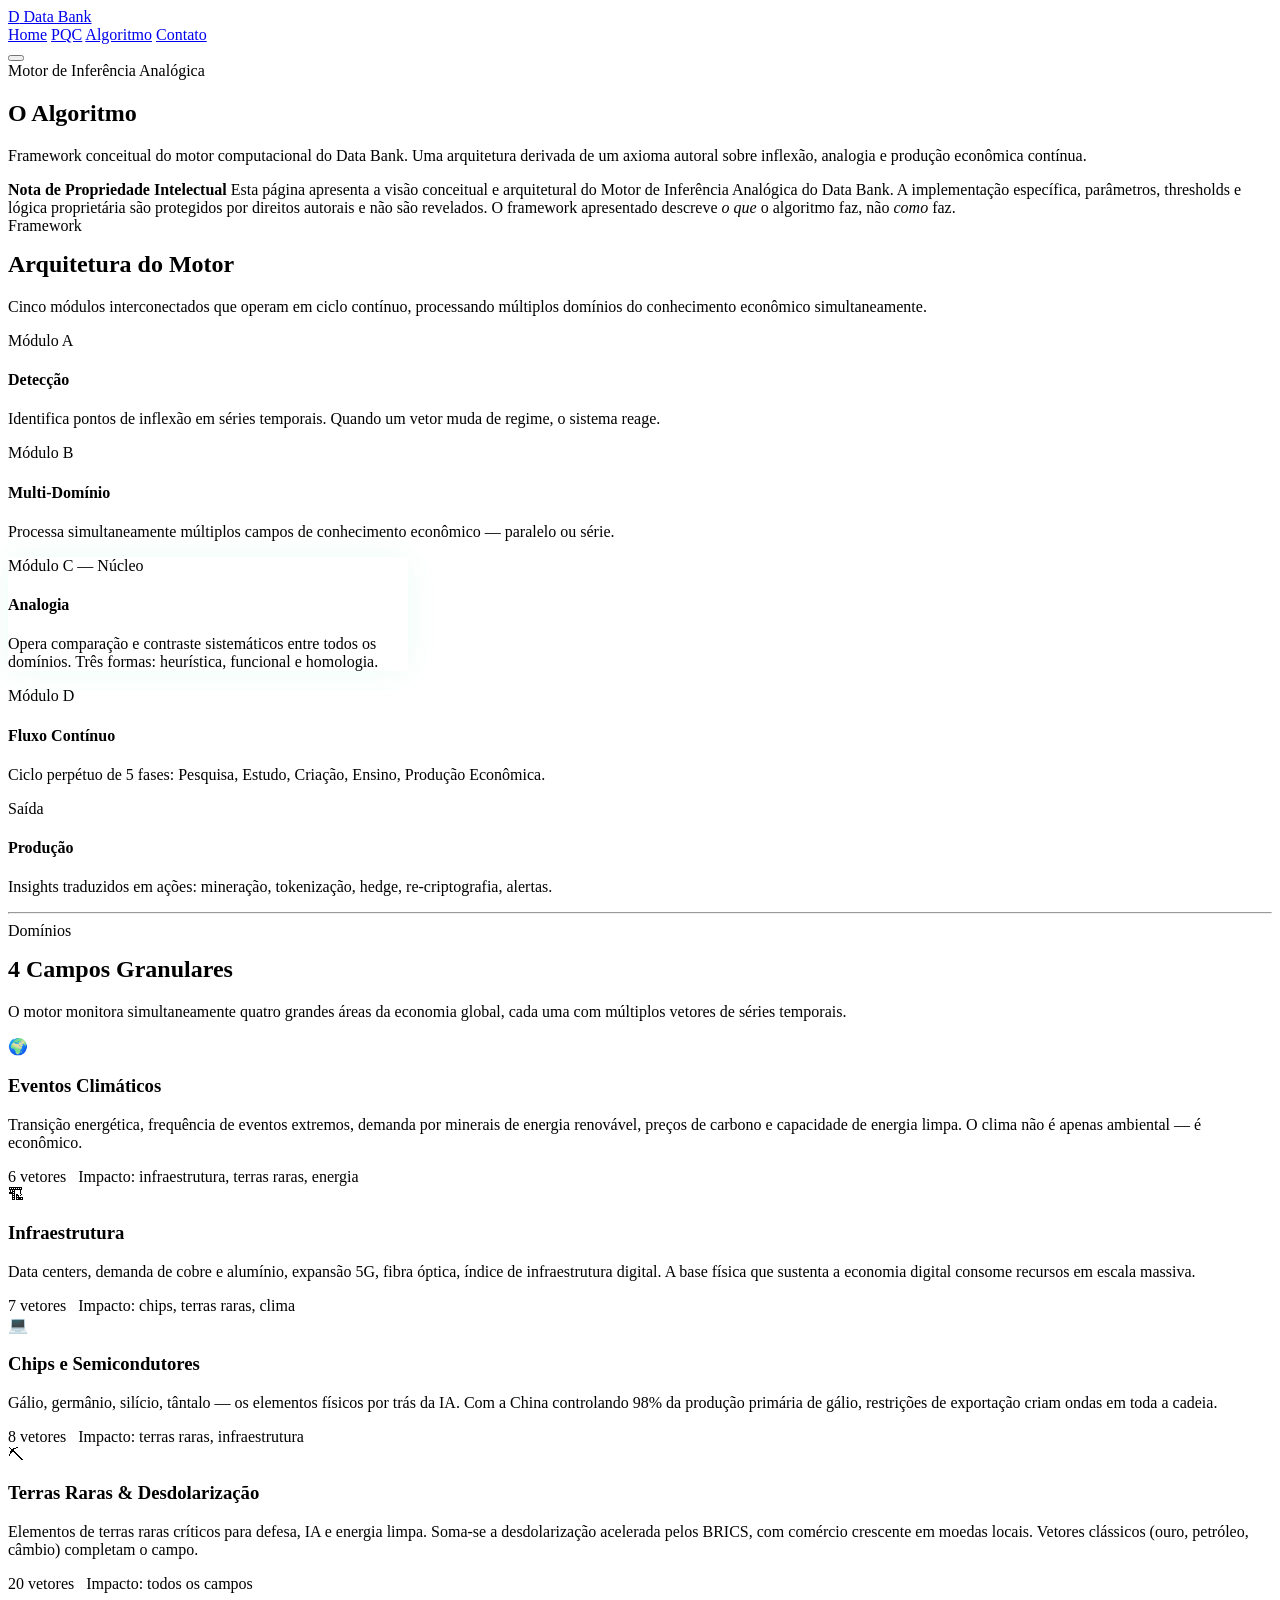
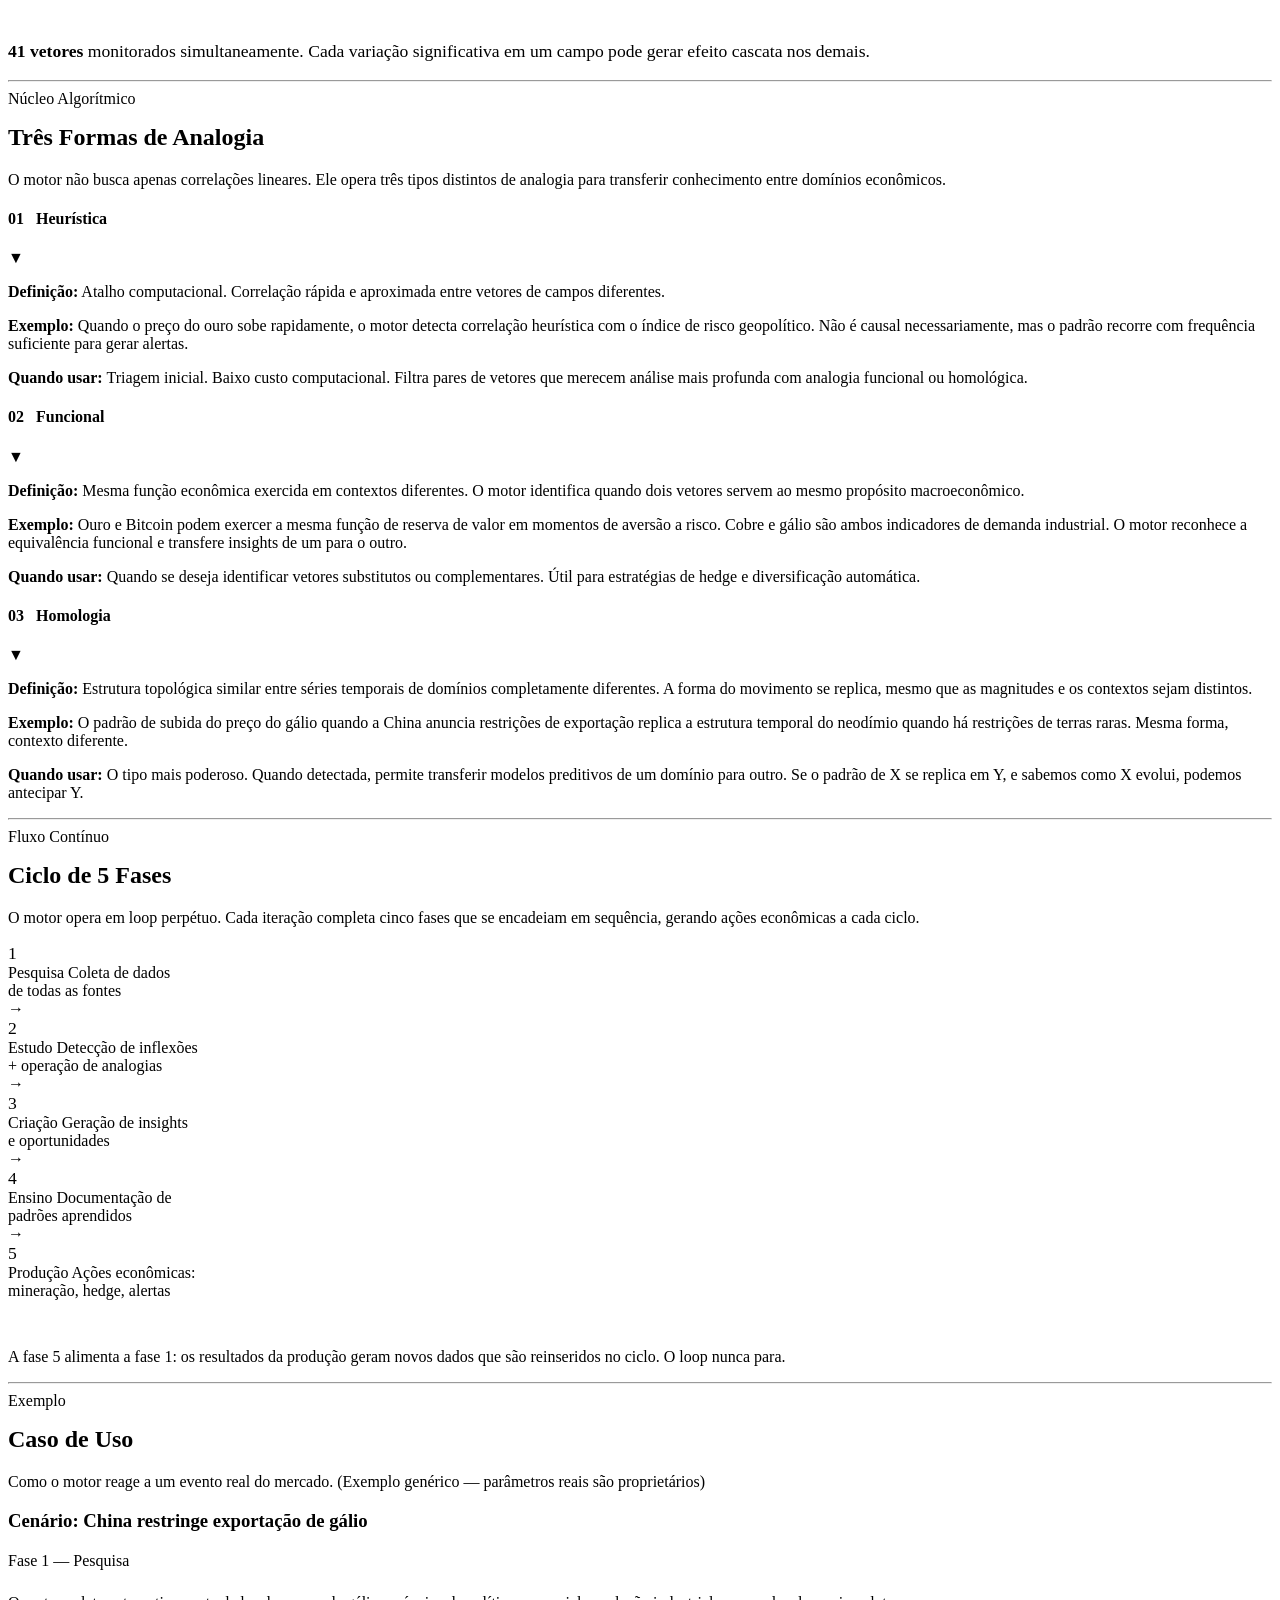
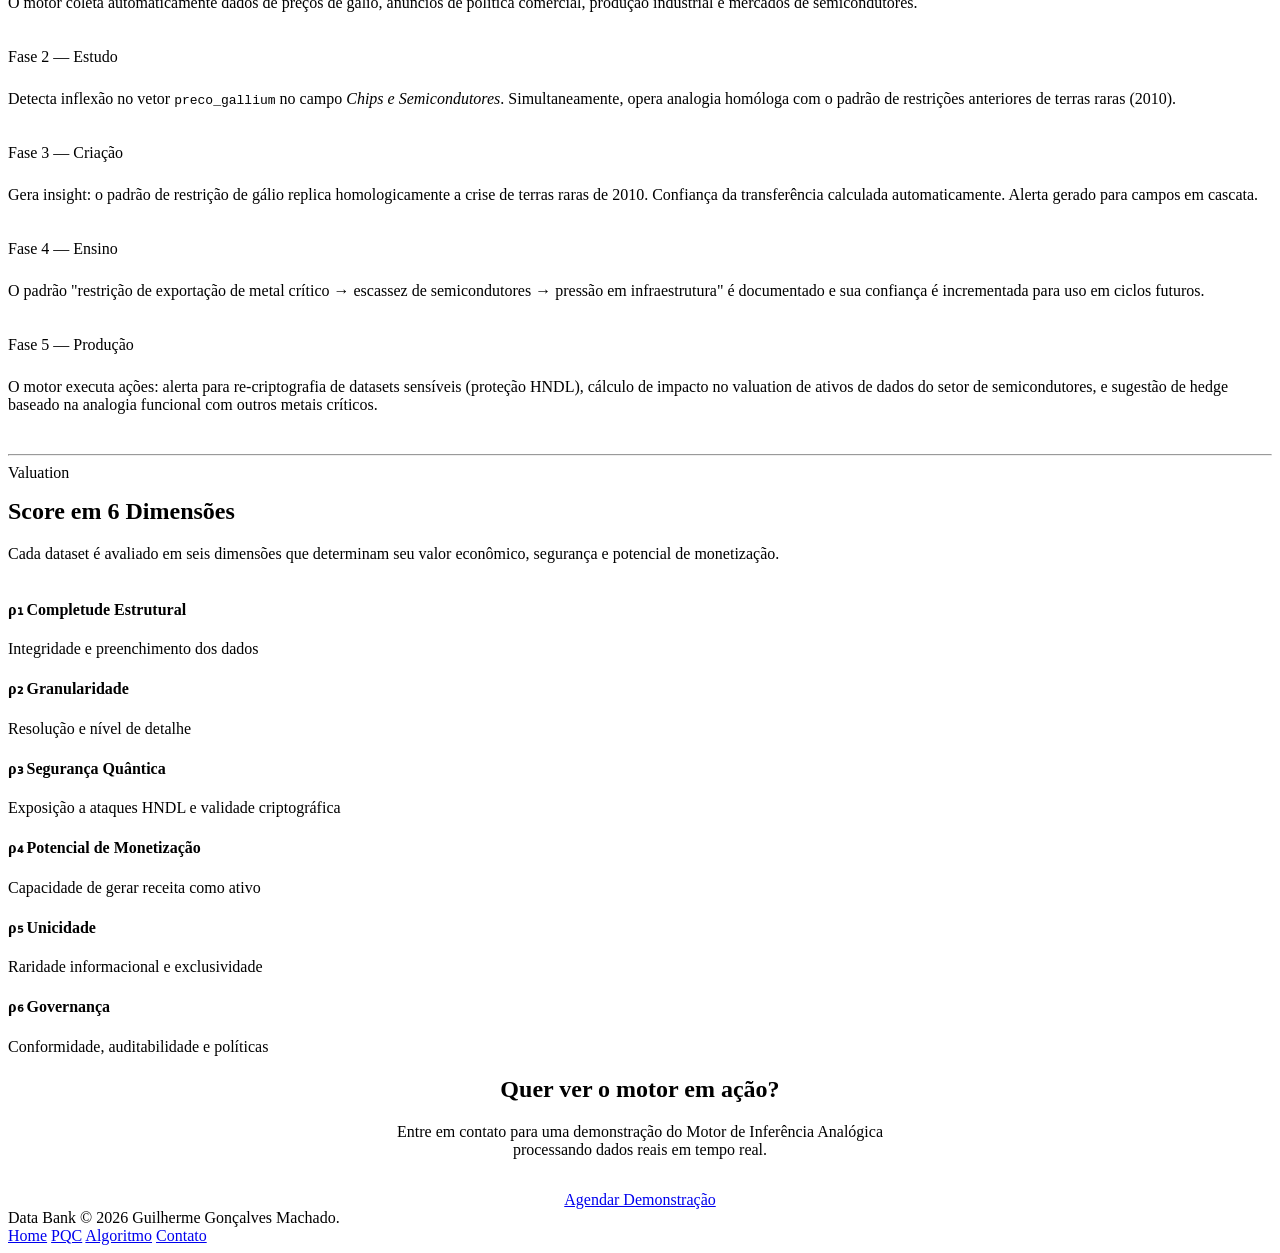
==== docs/algorithm.html @ a406e33a "Add algorithm.html for inference engine framework" ====
<!DOCTYPE html>
<html lang="pt-BR">
<head>
  <meta charset="UTF-8">
  <meta name="viewport" content="width=device-width, initial-scale=1.0">
  <title>Algoritmo — Motor de Inferência Analógica | Data Bank</title>
  <meta name="description" content="Framework conceitual do Motor de Inferência Analógica do Data Bank. 4 campos granulares, 3 tipos de analogia, ciclo contínuo de 5 fases.">
  <link rel="icon" href="data:image/svg+xml,<svg xmlns='http://www.w3.org/2000/svg' viewBox='0 0 100 100'><rect width='100' height='100' rx='16' fill='%230a0a0f'/><text x='50' y='62' text-anchor='middle' font-size='48' font-family='sans-serif' font-weight='800' fill='%2300d4aa'>D</text></svg>">
  <link rel="stylesheet" href="css/style.css">
</head>
<body>

  <!-- ═══ NAVBAR ═══ -->
  <nav class="navbar">
    <div class="container">
      <a href="index.html" class="nav-logo">
        <span class="logo-icon">D</span>
        Data Bank
      </a>
      <div class="nav-links">
        <a href="index.html">Home</a>
        <a href="pqc.html">PQC</a>
        <a href="algorithm.html" class="active">Algoritmo</a>
        <a href="contact.html" class="nav-cta">Contato</a>
      </div>
      <button class="nav-toggle" aria-label="Menu">
        <span></span><span></span><span></span>
      </button>
    </div>
  </nav>

  <!-- ═══ HERO ═══ -->
  <section class="hero-inner">
    <div class="container">
      <div class="hero-content">
        <div class="hero-label">
          <span class="pulse"></span>
          Motor de Inferência Analógica
        </div>
        <h1>O <span class="text-gradient">Algoritmo</span></h1>
        <p>
          Framework conceitual do motor computacional do Data Bank.
          Uma arquitetura derivada de um axioma autoral sobre inflexão,
          analogia e produção econômica contínua.
        </p>
      </div>
    </div>
  </section>

  <!-- ═══ LEGAL NOTICE ═══ -->
  <section class="section-sm">
    <div class="container-narrow">
      <div class="legal-notice reveal">
        <strong>Nota de Propriedade Intelectual</strong>
        Esta página apresenta a visão conceitual e arquitetural do
        Motor de Inferência Analógica do Data Bank. A implementação
        específica, parâmetros, thresholds e lógica proprietária são
        protegidos por direitos autorais e não são revelados.
        O framework apresentado descreve <em>o que</em> o algoritmo faz,
        não <em>como</em> faz.
      </div>
    </div>
  </section>

  <!-- ═══ FRAMEWORK OVERVIEW ═══ -->
  <section class="section">
    <div class="container">
      <div class="section-header reveal">
        <span class="badge badge-accent">Framework</span>
        <h2 style="margin-top:16px">Arquitetura do Motor</h2>
        <p>
          Cinco módulos interconectados que operam em ciclo contínuo,
          processando múltiplos domínios do conhecimento econômico
          simultaneamente.
        </p>
      </div>

      <div class="diagram reveal">
        <!-- Row 1 -->
        <div class="diagram-node">
          <div class="node-label">Módulo A</div>
          <h4>Detecção</h4>
          <p>Identifica pontos de inflexão em séries temporais. Quando um vetor muda de regime, o sistema reage.</p>
        </div>
        <div class="diagram-node">
          <div class="node-label">Módulo B</div>
          <h4>Multi-Domínio</h4>
          <p>Processa simultaneamente múltiplos campos de conhecimento econômico — paralelo ou série.</p>
        </div>

        <!-- Center -->
        <div class="diagram-center">
          <div class="diagram-node" style="max-width:400px; border-color: var(--accent); box-shadow: 0 0 30px rgba(0,212,170,0.08);">
            <div class="node-label" style="color:var(--gold)">Módulo C — Núcleo</div>
            <h4>Analogia</h4>
            <p>
              Opera comparação e contraste sistemáticos entre todos os
              domínios. Três formas: heurística, funcional e homologia.
            </p>
          </div>
        </div>

        <!-- Row 2 -->
        <div class="diagram-node">
          <div class="node-label">Módulo D</div>
          <h4>Fluxo Contínuo</h4>
          <p>Ciclo perpétuo de 5 fases: Pesquisa, Estudo, Criação, Ensino, Produção Econômica.</p>
        </div>
        <div class="diagram-node">
          <div class="node-label">Saída</div>
          <h4>Produção</h4>
          <p>Insights traduzidos em ações: mineração, tokenização, hedge, re-criptografia, alertas.</p>
        </div>
      </div>
    </div>
  </section>

  <hr class="divider">

  <!-- ═══ 4 CAMPOS GRANULARES ═══ -->
  <section class="section">
    <div class="container">
      <div class="section-header reveal">
        <span class="badge badge-gold">Domínios</span>
        <h2 style="margin-top:16px">4 Campos Granulares</h2>
        <p>
          O motor monitora simultaneamente quatro grandes áreas
          da economia global, cada uma com múltiplos vetores
          de séries temporais.
        </p>
      </div>

      <div class="grid-2 stagger">
        <div class="card">
          <div class="card-icon">&#x1F30D;</div>
          <h3>Eventos Climáticos</h3>
          <p>
            Transição energética, frequência de eventos extremos,
            demanda por minerais de energia renovável, preços de carbono
            e capacidade de energia limpa. O clima não é apenas
            ambiental — é econômico.
          </p>
          <div style="margin-top:16px">
            <span class="badge badge-accent">6 vetores</span>
            <span class="badge badge-gold" style="margin-left:8px">Impacto: infraestrutura, terras raras, energia</span>
          </div>
        </div>
        <div class="card">
          <div class="card-icon">&#x1F3D7;</div>
          <h3>Infraestrutura</h3>
          <p>
            Data centers, demanda de cobre e alumínio, expansão 5G,
            fibra óptica, índice de infraestrutura digital. A base
            física que sustenta a economia digital consome recursos
            em escala massiva.
          </p>
          <div style="margin-top:16px">
            <span class="badge badge-accent">7 vetores</span>
            <span class="badge badge-gold" style="margin-left:8px">Impacto: chips, terras raras, clima</span>
          </div>
        </div>
        <div class="card">
          <div class="card-icon">&#x1F4BB;</div>
          <h3>Chips e Semicondutores</h3>
          <p>
            Gálio, germânio, silício, tântalo — os elementos físicos
            por trás da IA. Com a China controlando 98% da produção
            primária de gálio, restrições de exportação criam
            ondas em toda a cadeia.
          </p>
          <div style="margin-top:16px">
            <span class="badge badge-accent">8 vetores</span>
            <span class="badge badge-gold" style="margin-left:8px">Impacto: terras raras, infraestrutura</span>
          </div>
        </div>
        <div class="card">
          <div class="card-icon gold">&#x26CF;</div>
          <h3>Terras Raras &amp; Desdolarização</h3>
          <p>
            Elementos de terras raras críticos para defesa, IA e energia
            limpa. Soma-se a desdolarização acelerada pelos BRICS,
            com comércio crescente em moedas locais. Vetores clássicos
            (ouro, petróleo, câmbio) completam o campo.
          </p>
          <div style="margin-top:16px">
            <span class="badge badge-accent">20 vetores</span>
            <span class="badge badge-gold" style="margin-left:8px">Impacto: todos os campos</span>
          </div>
        </div>
      </div>

      <p class="text-muted text-center reveal" style="margin-top:48px; font-size:1.1rem">
        <strong class="text-accent">41 vetores</strong> monitorados simultaneamente.
        Cada variação significativa em um campo pode gerar efeito cascata nos demais.
      </p>
    </div>
  </section>

  <hr class="divider">

  <!-- ═══ 3 TIPOS DE ANALOGIA ═══ -->
  <section class="section">
    <div class="container">
      <div class="section-header reveal">
        <span class="badge badge-accent">Núcleo Algorítmico</span>
        <h2 style="margin-top:16px">Três Formas de Analogia</h2>
        <p>
          O motor não busca apenas correlações lineares. Ele opera
          três tipos distintos de analogia para transferir conhecimento
          entre domínios econômicos.
        </p>
      </div>

      <div class="container-narrow">
        <div class="expandable reveal">
          <div class="expandable-header">
            <h4>
              <span class="badge badge-accent" style="margin-right:8px">01</span>
              Heurística
            </h4>
            <span class="expandable-arrow">&#x25BC;</span>
          </div>
          <div class="expandable-body">
            <div class="expandable-body-inner">
              <p>
                <strong>Definição:</strong> Atalho computacional. Correlação
                rápida e aproximada entre vetores de campos diferentes.
              </p>
              <p style="margin-top:12px">
                <strong>Exemplo:</strong> Quando o preço do ouro sobe rapidamente,
                o motor detecta correlação heurística com o índice de risco
                geopolítico. Não é causal necessariamente, mas o padrão
                recorre com frequência suficiente para gerar alertas.
              </p>
              <p style="margin-top:12px">
                <strong>Quando usar:</strong> Triagem inicial. Baixo custo
                computacional. Filtra pares de vetores que merecem análise
                mais profunda com analogia funcional ou homológica.
              </p>
            </div>
          </div>
        </div>

        <div class="expandable reveal">
          <div class="expandable-header">
            <h4>
              <span class="badge badge-accent" style="margin-right:8px">02</span>
              Funcional
            </h4>
            <span class="expandable-arrow">&#x25BC;</span>
          </div>
          <div class="expandable-body">
            <div class="expandable-body-inner">
              <p>
                <strong>Definição:</strong> Mesma função econômica exercida
                em contextos diferentes. O motor identifica quando dois
                vetores servem ao mesmo propósito macroeconômico.
              </p>
              <p style="margin-top:12px">
                <strong>Exemplo:</strong> Ouro e Bitcoin podem exercer a mesma
                função de reserva de valor em momentos de aversão a risco.
                Cobre e gálio são ambos indicadores de demanda industrial.
                O motor reconhece a equivalência funcional e transfere
                insights de um para o outro.
              </p>
              <p style="margin-top:12px">
                <strong>Quando usar:</strong> Quando se deseja identificar
                vetores substitutos ou complementares. Útil para estratégias
                de hedge e diversificação automática.
              </p>
            </div>
          </div>
        </div>

        <div class="expandable reveal">
          <div class="expandable-header">
            <h4>
              <span class="badge badge-accent" style="margin-right:8px">03</span>
              Homologia
            </h4>
            <span class="expandable-arrow">&#x25BC;</span>
          </div>
          <div class="expandable-body">
            <div class="expandable-body-inner">
              <p>
                <strong>Definição:</strong> Estrutura topológica similar entre
                séries temporais de domínios completamente diferentes.
                A forma do movimento se replica, mesmo que as magnitudes
                e os contextos sejam distintos.
              </p>
              <p style="margin-top:12px">
                <strong>Exemplo:</strong> O padrão de subida do preço do gálio
                quando a China anuncia restrições de exportação replica
                a estrutura temporal do neodímio quando há restrições
                de terras raras. Mesma forma, contexto diferente.
              </p>
              <p style="margin-top:12px">
                <strong>Quando usar:</strong> O tipo mais poderoso. Quando
                detectada, permite transferir modelos preditivos de um
                domínio para outro. Se o padrão de X se replica em Y,
                e sabemos como X evolui, podemos antecipar Y.
              </p>
            </div>
          </div>
        </div>
      </div>
    </div>
  </section>

  <hr class="divider">

  <!-- ═══ CICLO DE 5 FASES ═══ -->
  <section class="section">
    <div class="container">
      <div class="section-header reveal">
        <span class="badge badge-gold">Fluxo Contínuo</span>
        <h2 style="margin-top:16px">Ciclo de 5 Fases</h2>
        <p>
          O motor opera em loop perpétuo. Cada iteração completa
          cinco fases que se encadeiam em sequência, gerando
          ações econômicas a cada ciclo.
        </p>
      </div>

      <div class="flow reveal stagger">
        <div class="flow-step">
          <div class="step-icon" style="font-size:1.1rem">1</div>
          <span class="step-label">Pesquisa</span>
          <span class="step-sub">Coleta de dados<br>de todas as fontes</span>
        </div>
        <span class="flow-arrow">&#x2192;</span>
        <div class="flow-step">
          <div class="step-icon" style="font-size:1.1rem">2</div>
          <span class="step-label">Estudo</span>
          <span class="step-sub">Detecção de inflexões<br>+ operação de analogias</span>
        </div>
        <span class="flow-arrow">&#x2192;</span>
        <div class="flow-step">
          <div class="step-icon" style="font-size:1.1rem">3</div>
          <span class="step-label">Criação</span>
          <span class="step-sub">Geração de insights<br>e oportunidades</span>
        </div>
        <span class="flow-arrow">&#x2192;</span>
        <div class="flow-step">
          <div class="step-icon" style="font-size:1.1rem">4</div>
          <span class="step-label">Ensino</span>
          <span class="step-sub">Documentação de<br>padrões aprendidos</span>
        </div>
        <span class="flow-arrow">&#x2192;</span>
        <div class="flow-step">
          <div class="step-icon" style="font-size:1.1rem; border-color:var(--gold)">5</div>
          <span class="step-label" style="color:var(--gold)">Produção</span>
          <span class="step-sub">Ações econômicas:<br>mineração, hedge, alertas</span>
        </div>
      </div>

      <p class="text-muted text-center reveal" style="margin-top:48px">
        A fase 5 alimenta a fase 1: os resultados da produção geram
        novos dados que são reinseridos no ciclo. O loop nunca para.
      </p>
    </div>
  </section>

  <hr class="divider">

  <!-- ═══ CASO DE USO ═══ -->
  <section class="section">
    <div class="container">
      <div class="section-header reveal">
        <span class="badge badge-gold">Exemplo</span>
        <h2 style="margin-top:16px">Caso de Uso</h2>
        <p>
          Como o motor reage a um evento real do mercado.
          <span class="text-muted text-sm">(Exemplo genérico — parâmetros reais são proprietários)</span>
        </p>
      </div>

      <div class="container-narrow">
        <div class="card card-glow reveal" style="margin-bottom:24px">
          <h3 style="margin-bottom:20px">
            <span class="text-accent">Cenário:</span> China restringe exportação de gálio
          </h3>

          <div style="display:flex; flex-direction:column; gap:20px">
            <div>
              <span class="badge badge-error" style="margin-bottom:8px; display:inline-block">Fase 1 — Pesquisa</span>
              <p class="text-muted">
                O motor coleta automaticamente dados de preços de gálio,
                anúncios de política comercial, produção industrial e
                mercados de semicondutores.
              </p>
            </div>
            <div>
              <span class="badge badge-accent" style="margin-bottom:8px; display:inline-block">Fase 2 — Estudo</span>
              <p class="text-muted">
                Detecta inflexão no vetor <code class="mono text-accent">preco_gallium</code>
                no campo <em>Chips e Semicondutores</em>. Simultaneamente,
                opera analogia homóloga com o padrão de restrições
                anteriores de terras raras (2010).
              </p>
            </div>
            <div>
              <span class="badge badge-accent" style="margin-bottom:8px; display:inline-block">Fase 3 — Criação</span>
              <p class="text-muted">
                Gera insight: o padrão de restrição de gálio replica
                homologicamente a crise de terras raras de 2010.
                Confiança da transferência calculada automaticamente.
                Alerta gerado para campos em cascata.
              </p>
            </div>
            <div>
              <span class="badge badge-gold" style="margin-bottom:8px; display:inline-block">Fase 4 — Ensino</span>
              <p class="text-muted">
                O padrão "restrição de exportação de metal crítico →
                escassez de semicondutores → pressão em infraestrutura"
                é documentado e sua confiança é incrementada para uso
                em ciclos futuros.
              </p>
            </div>
            <div>
              <span class="badge badge-gold" style="margin-bottom:8px; display:inline-block">Fase 5 — Produção</span>
              <p class="text-muted">
                O motor executa ações: alerta para re-criptografia de
                datasets sensíveis (proteção HNDL), cálculo de impacto
                no valuation de ativos de dados do setor de semicondutores,
                e sugestão de hedge baseado na analogia funcional com
                outros metais críticos.
              </p>
            </div>
          </div>
        </div>
      </div>
    </div>
  </section>

  <hr class="divider">

  <!-- ═══ VALUATION QUÂNTICO ═══ -->
  <section class="section">
    <div class="container">
      <div class="section-header reveal">
        <span class="badge badge-accent">Valuation</span>
        <h2 style="margin-top:16px">Score em 6 Dimensões</h2>
        <p>
          Cada dataset é avaliado em seis dimensões que determinam
          seu valor econômico, segurança e potencial de monetização.
        </p>
      </div>

      <div class="grid-2" style="align-items:center">
        <div class="reveal" style="display:flex; justify-content:center">
          <div data-chart="radar-placeholder"></div>
        </div>
        <div class="stagger">
          <div class="card" style="margin-bottom:16px">
            <h4><span class="text-accent mono">&#x03C1;&#x2081;</span> Completude Estrutural</h4>
            <p class="text-sm text-muted">Integridade e preenchimento dos dados</p>
          </div>
          <div class="card" style="margin-bottom:16px">
            <h4><span class="text-accent mono">&#x03C1;&#x2082;</span> Granularidade</h4>
            <p class="text-sm text-muted">Resolução e nível de detalhe</p>
          </div>
          <div class="card" style="margin-bottom:16px">
            <h4><span class="text-accent mono">&#x03C1;&#x2083;</span> Segurança Quântica</h4>
            <p class="text-sm text-muted">Exposição a ataques HNDL e validade criptográfica</p>
          </div>
          <div class="card" style="margin-bottom:16px">
            <h4><span class="text-accent mono">&#x03C1;&#x2084;</span> Potencial de Monetização</h4>
            <p class="text-sm text-muted">Capacidade de gerar receita como ativo</p>
          </div>
          <div class="card" style="margin-bottom:16px">
            <h4><span class="text-accent mono">&#x03C1;&#x2085;</span> Unicidade</h4>
            <p class="text-sm text-muted">Raridade informacional e exclusividade</p>
          </div>
          <div class="card">
            <h4><span class="text-accent mono">&#x03C1;&#x2086;</span> Governança</h4>
            <p class="text-sm text-muted">Conformidade, auditabilidade e políticas</p>
          </div>
        </div>
      </div>
    </div>
  </section>

  <!-- ═══ CTA ═══ -->
  <section class="section-sm" style="text-align:center">
    <div class="container reveal">
      <h2>Quer ver o motor em ação?</h2>
      <p style="color:var(--text-muted); margin:16px auto 32px; max-width:500px">
        Entre em contato para uma demonstração do Motor de Inferência
        Analógica processando dados reais em tempo real.
      </p>
      <a href="contact.html" class="btn btn-primary btn-lg">Agendar Demonstração</a>
    </div>
  </section>

  <!-- ═══ FOOTER ═══ -->
  <footer class="footer">
    <div class="container">
      <div class="footer-left">
        <span class="footer-logo">Data Bank</span>
        <span class="footer-copy">&copy; 2026 Guilherme Gon&ccedil;alves Machado.</span>
      </div>
      <div class="footer-links">
        <a href="index.html">Home</a>
        <a href="pqc.html">PQC</a>
        <a href="algorithm.html">Algoritmo</a>
        <a href="contact.html">Contato</a>
      </div>
    </div>
  </footer>

  <script src="js/animations.js"></script>
  <script src="js/charts.js"></script>
  <script src="js/main.js"></script>
</body>
</html>
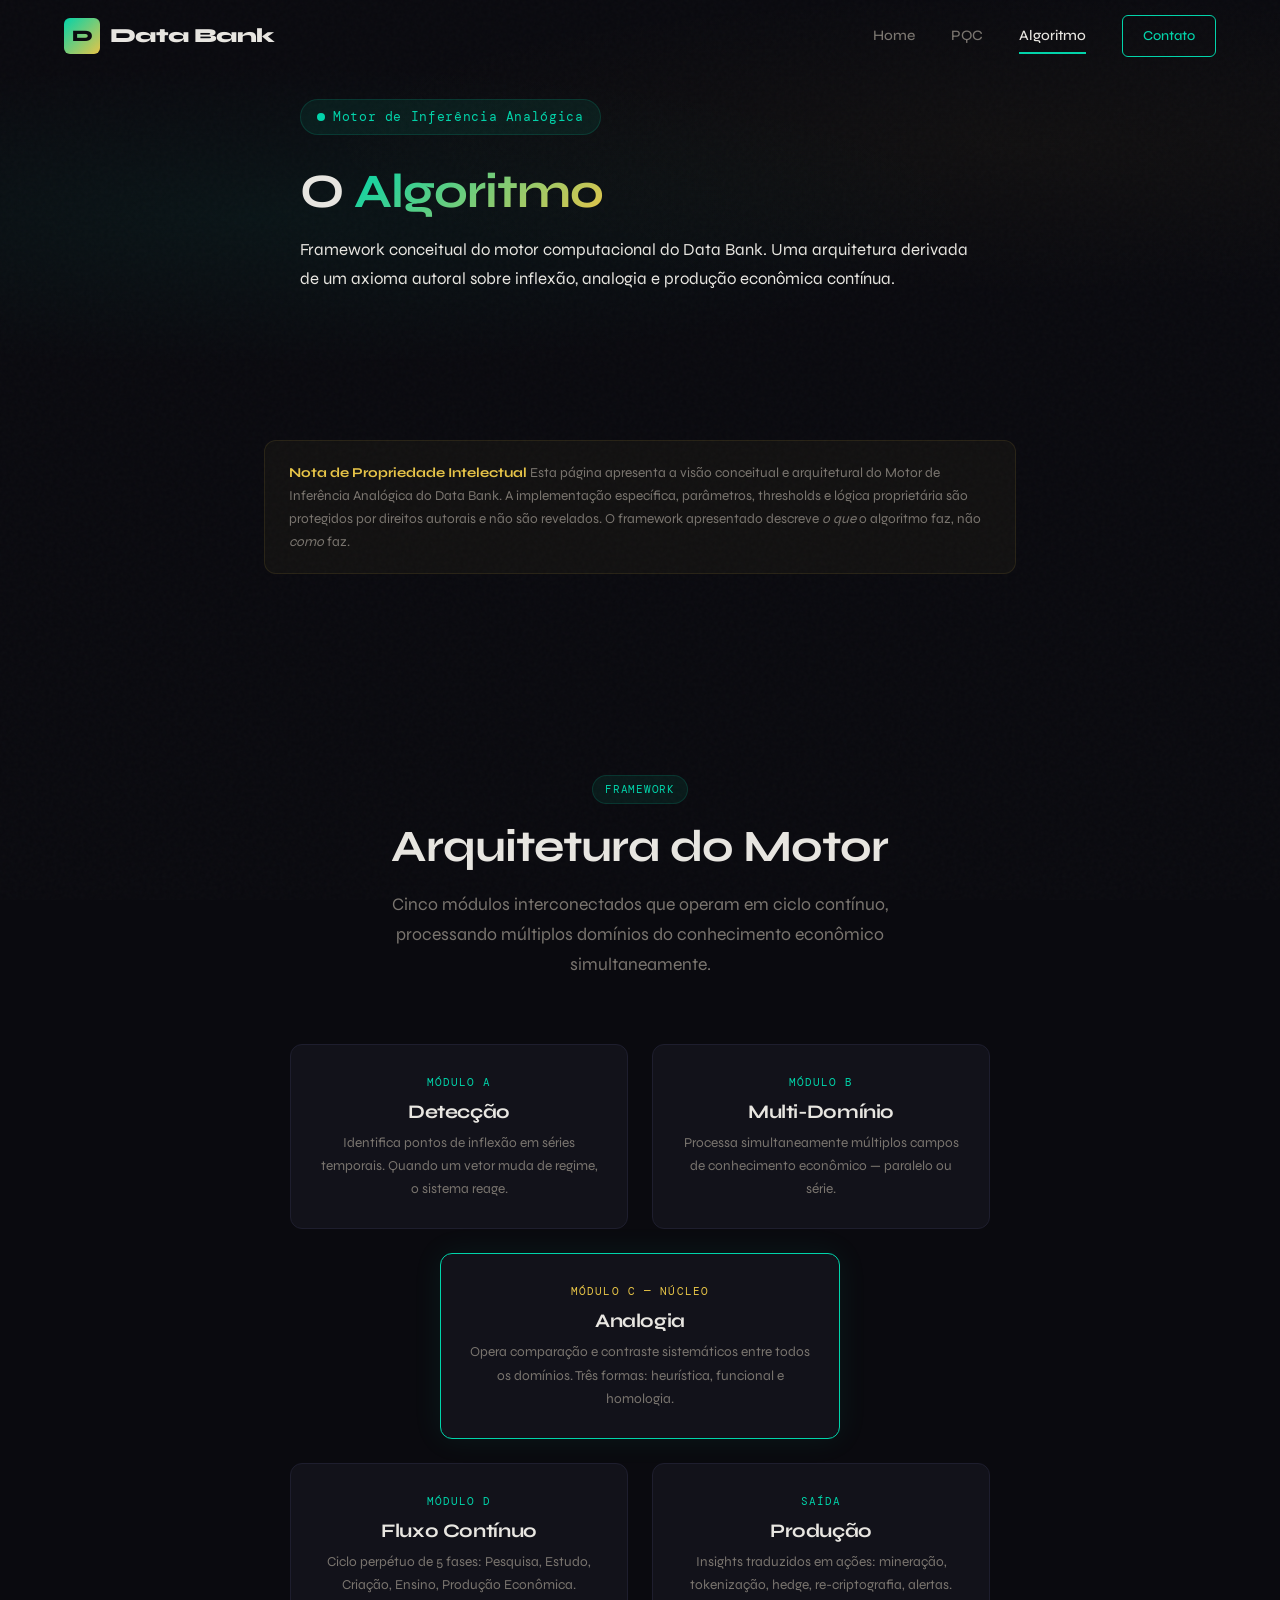
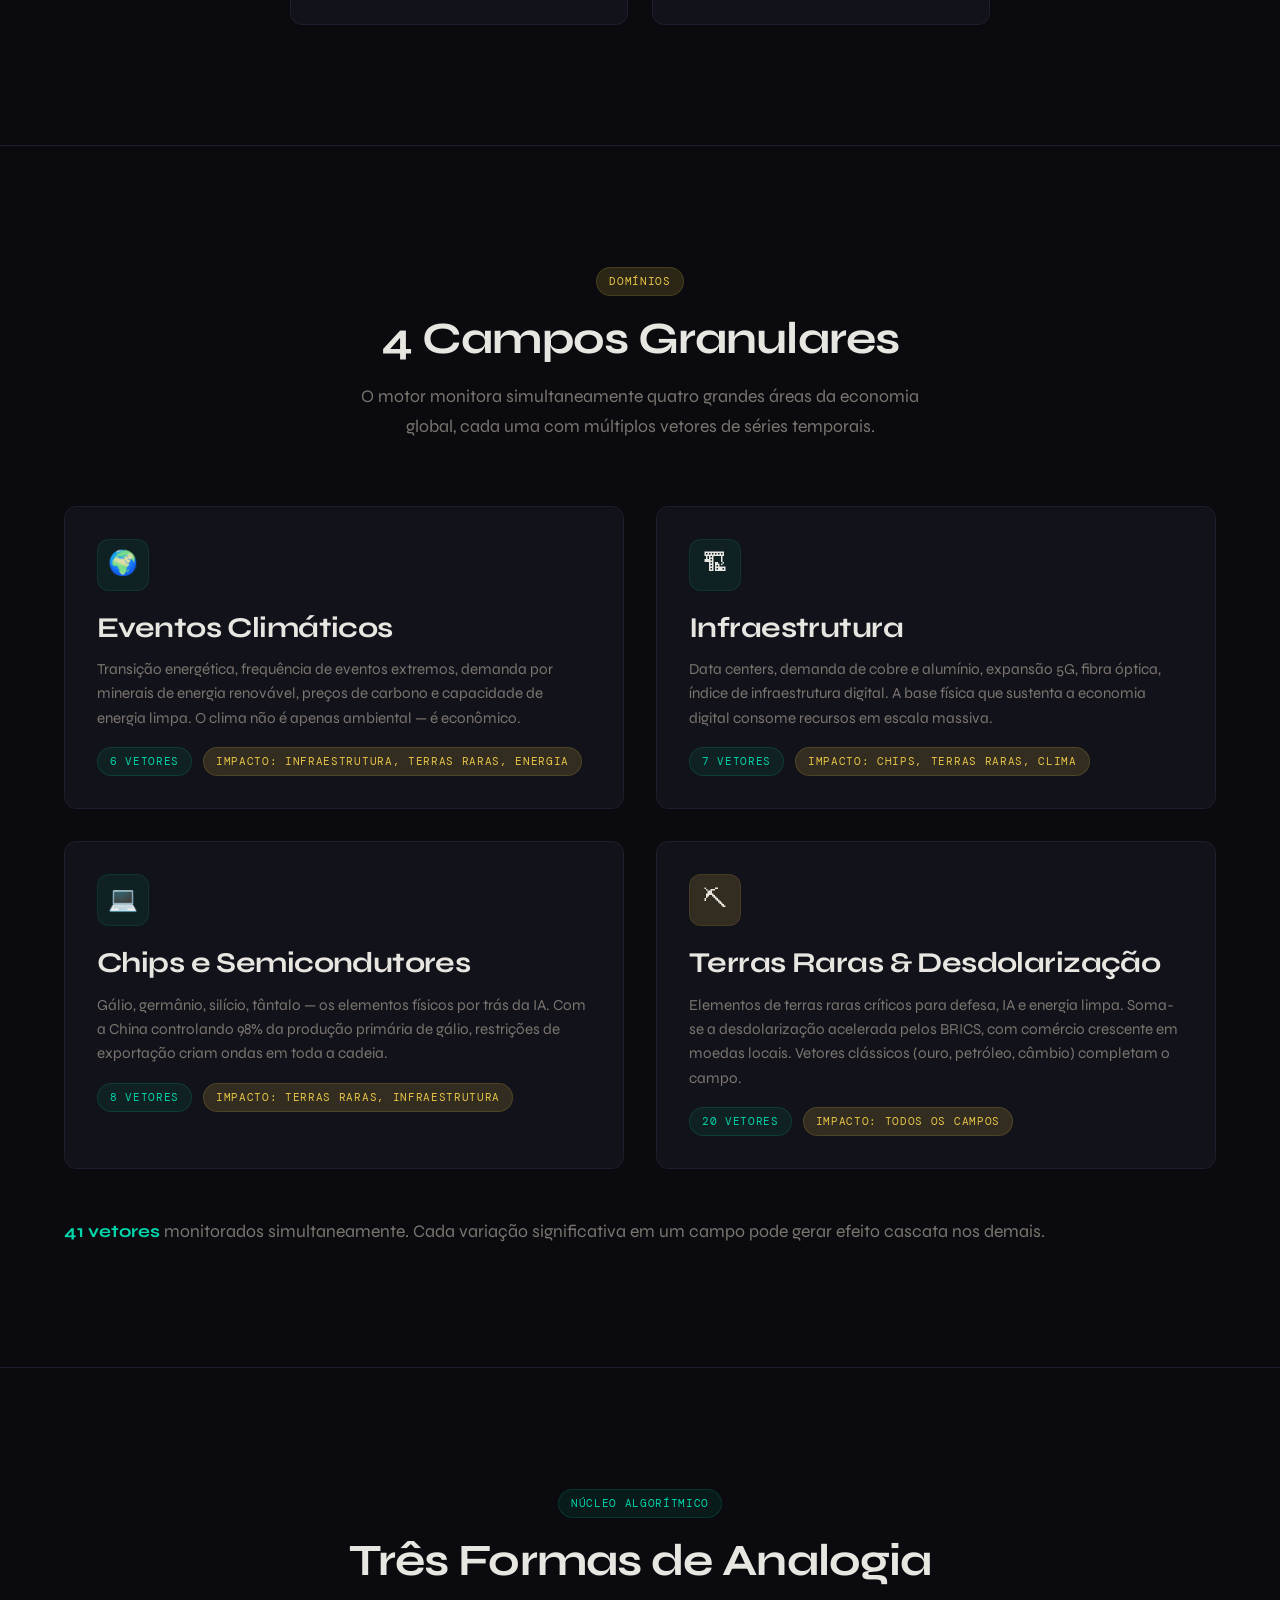
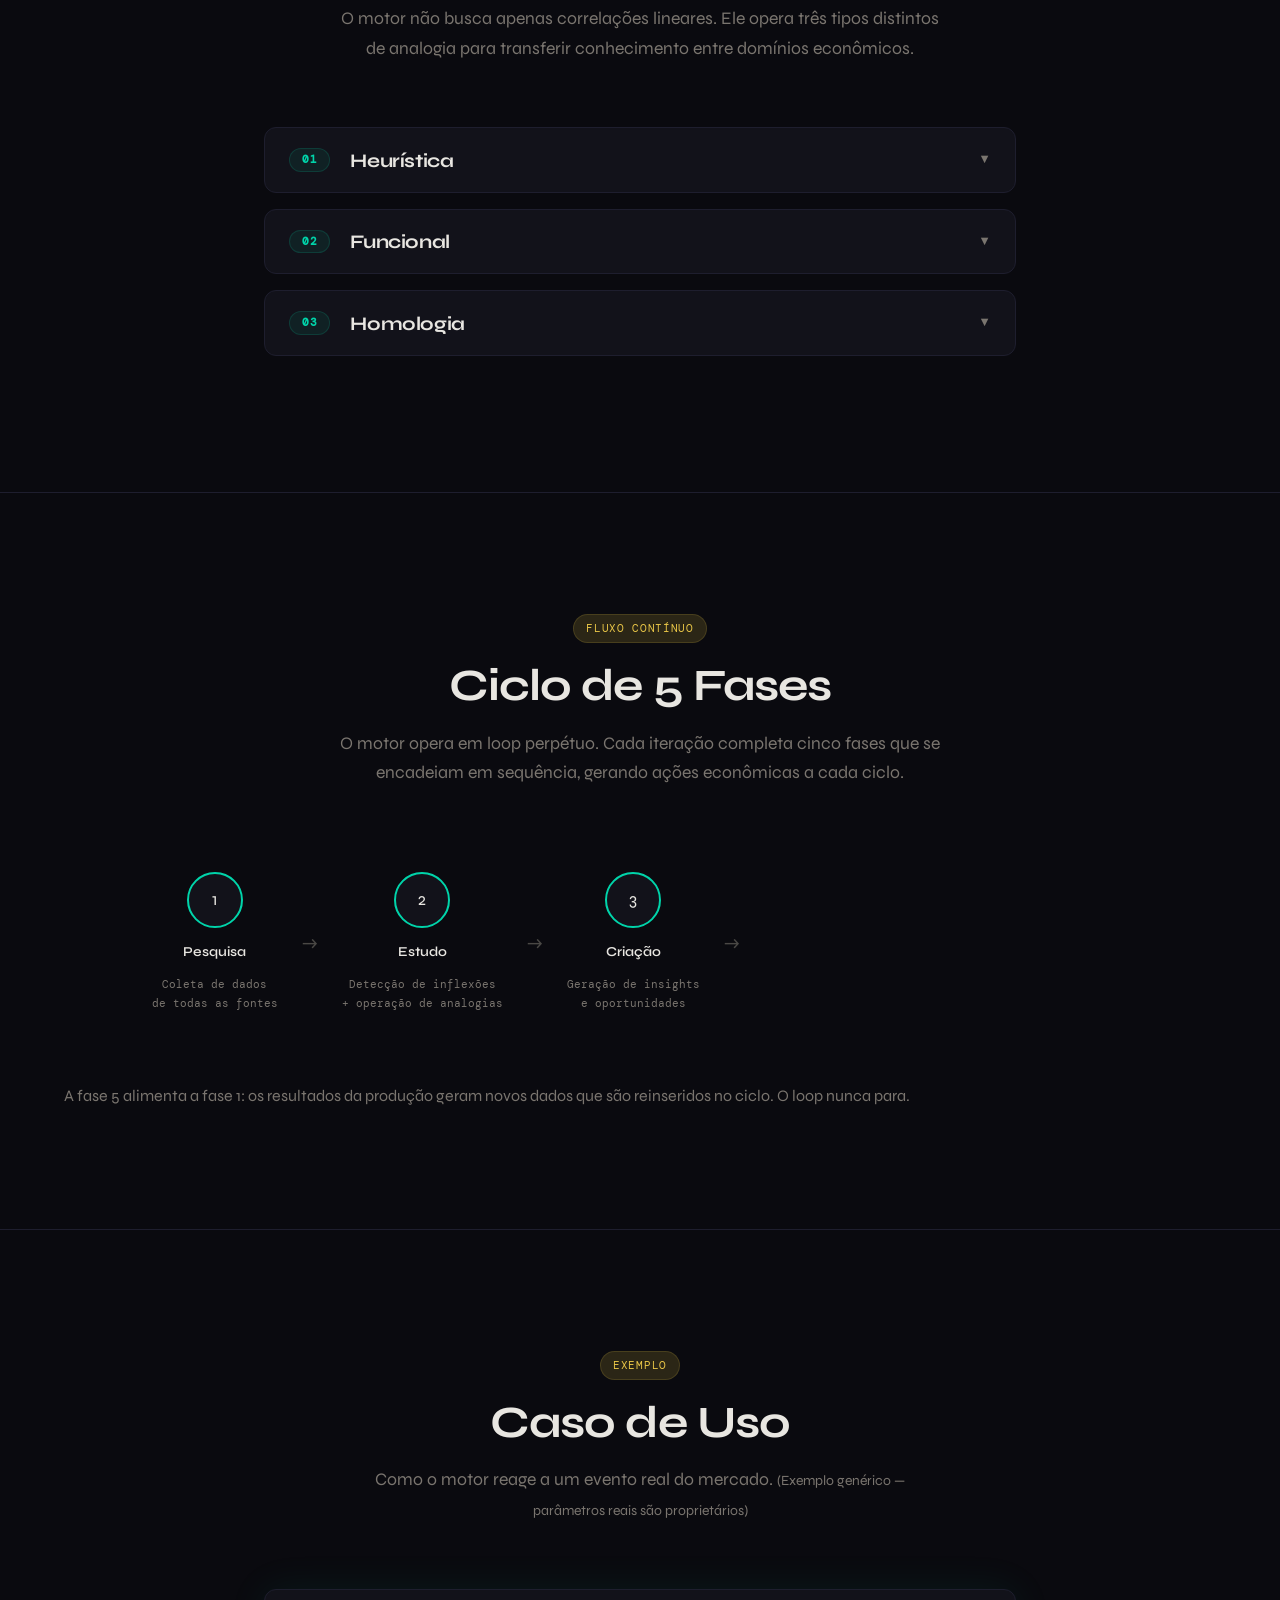
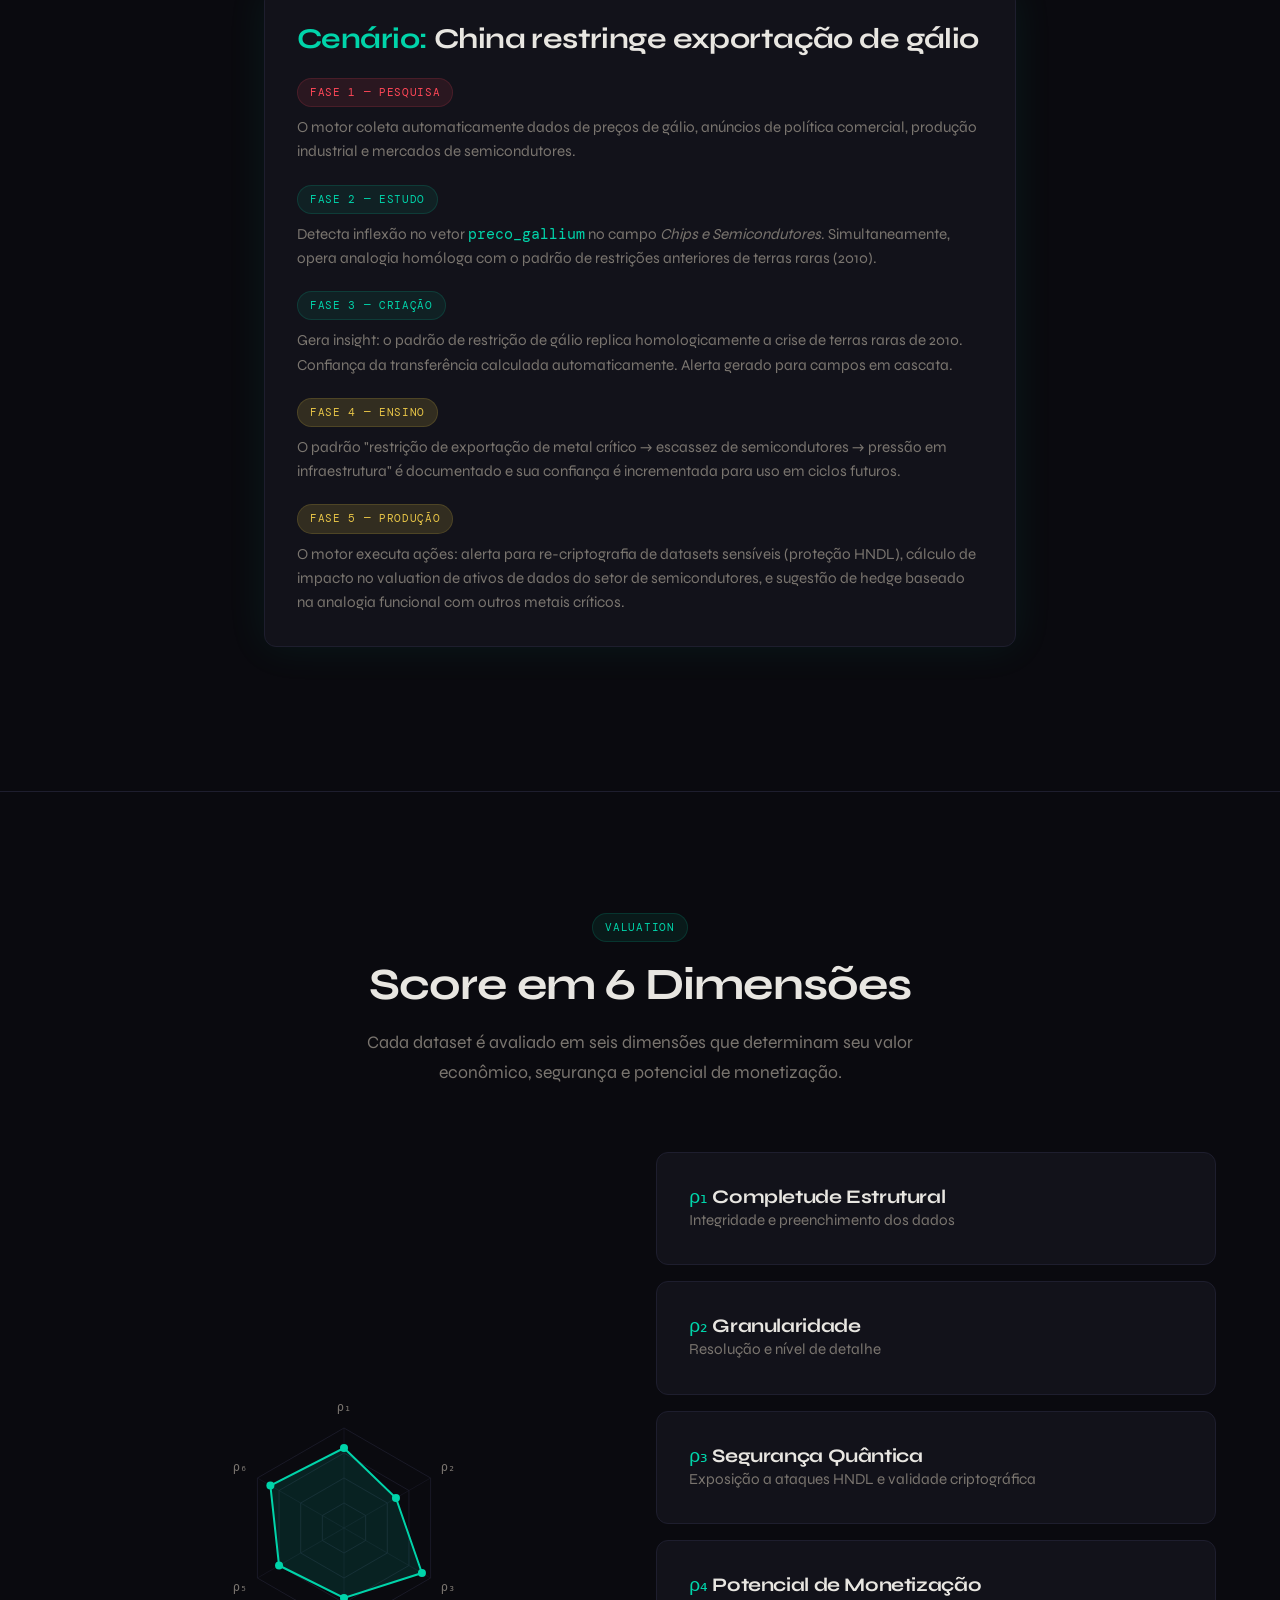
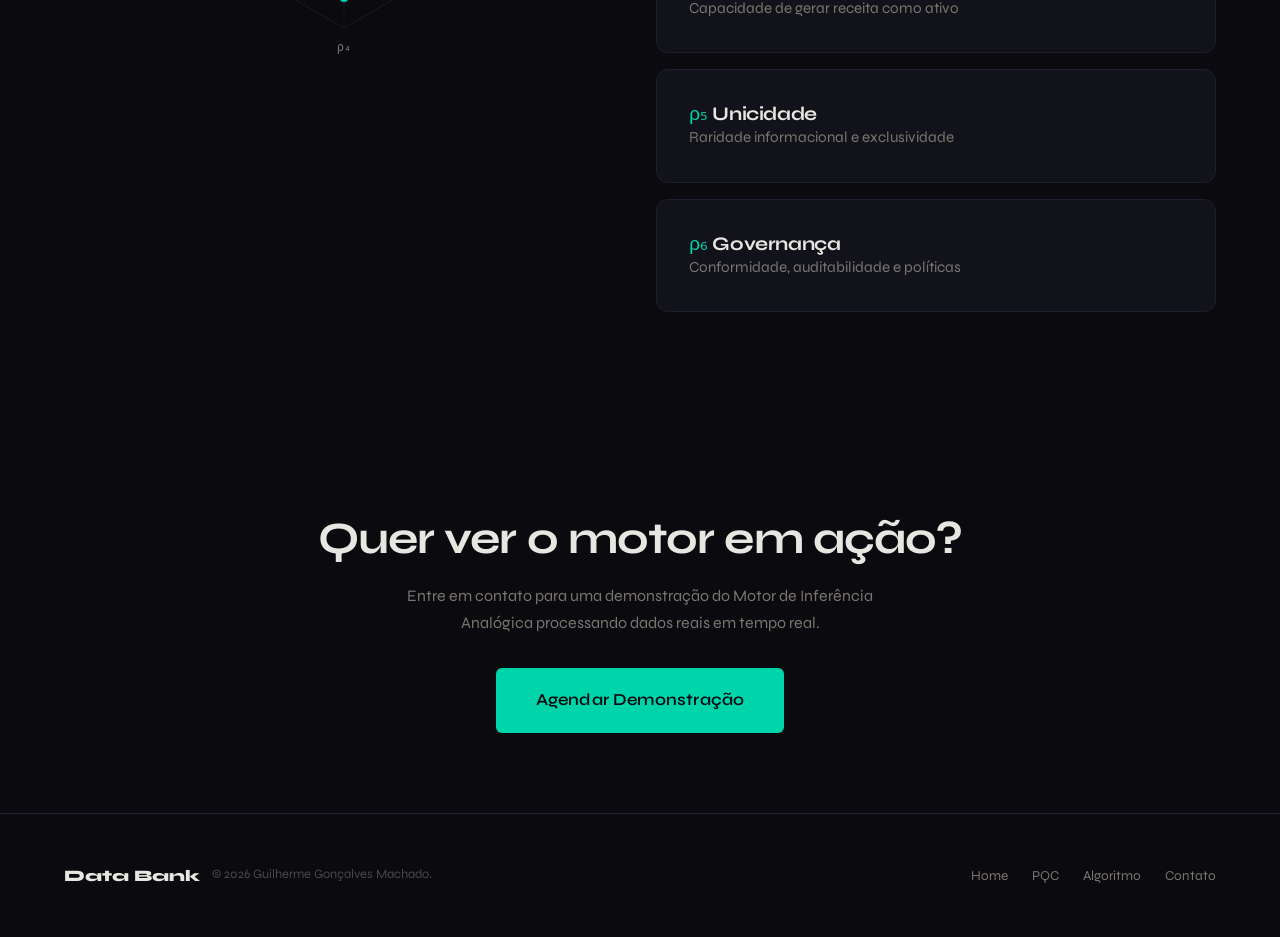
==== commit e5ff11b0: "Fix: flat structure, all files in docs root" ====
--- a/docs/algorithm.html
+++ b/docs/algorithm.html
@@ -6,7 +6,7 @@
   <title>Algoritmo — Motor de Inferência Analógica | Data Bank</title>
   <meta name="description" content="Framework conceitual do Motor de Inferência Analógica do Data Bank. 4 campos granulares, 3 tipos de analogia, ciclo contínuo de 5 fases.">
   <link rel="icon" href="data:image/svg+xml,<svg xmlns='http://www.w3.org/2000/svg' viewBox='0 0 100 100'><rect width='100' height='100' rx='16' fill='%230a0a0f'/><text x='50' y='62' text-anchor='middle' font-size='48' font-family='sans-serif' font-weight='800' fill='%2300d4aa'>D</text></svg>">
-  <link rel="stylesheet" href="css/style.css">
+  <link rel="stylesheet" href="style.css">
 </head>
 <body>
 
@@ -509,8 +509,8 @@
     </div>
   </footer>
 
-  <script src="js/animations.js"></script>
-  <script src="js/charts.js"></script>
-  <script src="js/main.js"></script>
+  <script src="animations.js"></script>
+  <script src="charts.js"></script>
+  <script src="main.js"></script>
 </body>
 </html>
--- a/docs/style.css
+++ b/docs/style.css
@@ -0,0 +1,1385 @@
+/* ═══════════════════════════════════════════════════════
+   DATA BANK — Dark Lattice Design System
+   Fintech Pós-Quântica de Dados
+   ═══════════════════════════════════════════════════════ */
+
+/* ── Google Fonts ── */
+@import url('https://fonts.googleapis.com/css2?family=Syne:wght@400;500;600;700;800&family=DM+Mono:wght@300;400;500&display=swap');
+
+/* ── Root Variables ── */
+:root {
+  --bg: #0a0a0f;
+  --bg-alt: #0e0e16;
+  --surface: #12121a;
+  --surface-hover: #1a1a26;
+  --border: #1e1e2e;
+  --border-light: #2a2a3a;
+
+  --text: #e8e6e1;
+  --text-muted: #7a756f;
+  --text-dim: #4a4845;
+
+  --accent: #00d4aa;
+  --accent-glow: rgba(0, 212, 170, 0.15);
+  --accent-soft: rgba(0, 212, 170, 0.08);
+  --gold: #e8c547;
+  --gold-glow: rgba(232, 197, 71, 0.15);
+  --error: #ff4757;
+  --info: #3b82f6;
+
+  --font-display: 'Syne', sans-serif;
+  --font-mono: 'DM Mono', monospace;
+
+  --radius-sm: 6px;
+  --radius-md: 12px;
+  --radius-lg: 20px;
+  --radius-xl: 32px;
+
+  --shadow-card: 0 4px 24px rgba(0, 0, 0, 0.4);
+  --shadow-glow: 0 0 40px rgba(0, 212, 170, 0.08);
+
+  --transition: 0.3s cubic-bezier(0.4, 0, 0.2, 1);
+  --transition-slow: 0.6s cubic-bezier(0.4, 0, 0.2, 1);
+
+  --nav-height: 72px;
+  --container-max: 1200px;
+  --container-narrow: 800px;
+}
+
+/* ── Reset ── */
+*,
+*::before,
+*::after {
+  margin: 0;
+  padding: 0;
+  box-sizing: border-box;
+}
+
+html {
+  scroll-behavior: smooth;
+  -webkit-font-smoothing: antialiased;
+  -moz-osx-font-smoothing: grayscale;
+}
+
+body {
+  font-family: var(--font-display);
+  font-weight: 400;
+  font-size: 16px;
+  line-height: 1.7;
+  color: var(--text);
+  background: var(--bg);
+  overflow-x: hidden;
+}
+
+a {
+  color: var(--accent);
+  text-decoration: none;
+  transition: color var(--transition);
+}
+
+a:hover {
+  color: var(--gold);
+}
+
+img {
+  max-width: 100%;
+  display: block;
+}
+
+ul, ol {
+  list-style: none;
+}
+
+/* ── Typography ── */
+h1, h2, h3, h4, h5, h6 {
+  font-family: var(--font-display);
+  font-weight: 700;
+  line-height: 1.2;
+  letter-spacing: -0.02em;
+}
+
+h1 { font-size: clamp(2.4rem, 5vw, 4rem); }
+h2 { font-size: clamp(1.8rem, 3.5vw, 2.8rem); }
+h3 { font-size: clamp(1.3rem, 2.5vw, 1.8rem); }
+h4 { font-size: 1.2rem; }
+
+.mono {
+  font-family: var(--font-mono);
+  font-weight: 400;
+}
+
+.text-accent { color: var(--accent); }
+.text-gold { color: var(--gold); }
+.text-muted { color: var(--text-muted); }
+.text-dim { color: var(--text-dim); }
+
+.text-gradient {
+  background: linear-gradient(135deg, var(--accent), var(--gold));
+  -webkit-background-clip: text;
+  -webkit-text-fill-color: transparent;
+  background-clip: text;
+}
+
+.text-sm { font-size: 0.875rem; }
+.text-xs { font-size: 0.75rem; }
+
+/* ── Layout ── */
+.container {
+  max-width: var(--container-max);
+  margin: 0 auto;
+  padding: 0 24px;
+}
+
+.container-narrow {
+  max-width: var(--container-narrow);
+  margin: 0 auto;
+  padding: 0 24px;
+}
+
+.section {
+  padding: 120px 0;
+  position: relative;
+}
+
+.section-sm {
+  padding: 80px 0;
+}
+
+.section-header {
+  text-align: center;
+  margin-bottom: 64px;
+}
+
+.section-header h2 {
+  margin-bottom: 16px;
+}
+
+.section-header p {
+  color: var(--text-muted);
+  font-size: 1.1rem;
+  max-width: 600px;
+  margin: 0 auto;
+}
+
+.grid-2 {
+  display: grid;
+  grid-template-columns: repeat(2, 1fr);
+  gap: 32px;
+}
+
+.grid-3 {
+  display: grid;
+  grid-template-columns: repeat(3, 1fr);
+  gap: 32px;
+}
+
+.grid-4 {
+  display: grid;
+  grid-template-columns: repeat(4, 1fr);
+  gap: 24px;
+}
+
+@media (max-width: 968px) {
+  .grid-4 { grid-template-columns: repeat(2, 1fr); }
+  .grid-3 { grid-template-columns: repeat(2, 1fr); }
+}
+
+@media (max-width: 640px) {
+  .grid-4 { grid-template-columns: 1fr; }
+  .grid-3 { grid-template-columns: 1fr; }
+  .grid-2 { grid-template-columns: 1fr; }
+  .section { padding: 80px 0; }
+  .section-sm { padding: 60px 0; }
+}
+
+/* ── Navbar ── */
+.navbar {
+  position: fixed;
+  top: 0;
+  left: 0;
+  right: 0;
+  height: var(--nav-height);
+  z-index: 1000;
+  display: flex;
+  align-items: center;
+  transition: background var(--transition), box-shadow var(--transition);
+}
+
+.navbar.scrolled {
+  background: rgba(10, 10, 15, 0.92);
+  backdrop-filter: blur(20px);
+  -webkit-backdrop-filter: blur(20px);
+  box-shadow: 0 1px 0 var(--border);
+}
+
+.navbar .container {
+  display: flex;
+  align-items: center;
+  justify-content: space-between;
+  width: 100%;
+}
+
+.nav-logo {
+  display: flex;
+  align-items: center;
+  gap: 10px;
+  font-family: var(--font-display);
+  font-weight: 800;
+  font-size: 1.25rem;
+  color: var(--text);
+  letter-spacing: -0.03em;
+}
+
+.nav-logo:hover { color: var(--text); }
+
+.nav-logo .logo-icon {
+  width: 36px;
+  height: 36px;
+  border-radius: var(--radius-sm);
+  background: linear-gradient(135deg, var(--accent), var(--gold));
+  display: flex;
+  align-items: center;
+  justify-content: center;
+  font-size: 1rem;
+  font-weight: 800;
+  color: var(--bg);
+}
+
+.nav-links {
+  display: flex;
+  align-items: center;
+  gap: 36px;
+}
+
+.nav-links a {
+  font-size: 0.9rem;
+  font-weight: 500;
+  color: var(--text-muted);
+  position: relative;
+  padding: 4px 0;
+}
+
+.nav-links a::after {
+  content: '';
+  position: absolute;
+  bottom: -2px;
+  left: 0;
+  width: 0;
+  height: 2px;
+  background: var(--accent);
+  transition: width var(--transition);
+}
+
+.nav-links a:hover,
+.nav-links a.active {
+  color: var(--text);
+}
+
+.nav-links a:hover::after,
+.nav-links a.active::after {
+  width: 100%;
+}
+
+.nav-cta {
+  font-size: 0.85rem !important;
+  padding: 8px 20px !important;
+  border: 1px solid var(--accent) !important;
+  border-radius: var(--radius-sm) !important;
+  color: var(--accent) !important;
+}
+
+.nav-cta:hover {
+  background: var(--accent) !important;
+  color: var(--bg) !important;
+}
+
+.nav-cta::after { display: none !important; }
+
+/* Mobile menu */
+.nav-toggle {
+  display: none;
+  flex-direction: column;
+  gap: 5px;
+  cursor: pointer;
+  padding: 4px;
+  background: none;
+  border: none;
+}
+
+.nav-toggle span {
+  width: 24px;
+  height: 2px;
+  background: var(--text);
+  transition: var(--transition);
+  border-radius: 2px;
+}
+
+.nav-toggle.active span:nth-child(1) {
+  transform: rotate(45deg) translate(5px, 5px);
+}
+
+.nav-toggle.active span:nth-child(2) {
+  opacity: 0;
+}
+
+.nav-toggle.active span:nth-child(3) {
+  transform: rotate(-45deg) translate(5px, -5px);
+}
+
+@media (max-width: 768px) {
+  .nav-toggle { display: flex; }
+
+  .nav-links {
+    position: fixed;
+    top: var(--nav-height);
+    left: 0;
+    right: 0;
+    background: rgba(10, 10, 15, 0.98);
+    backdrop-filter: blur(20px);
+    flex-direction: column;
+    padding: 32px 24px;
+    gap: 24px;
+    transform: translateY(-120%);
+    transition: transform var(--transition);
+    border-bottom: 1px solid var(--border);
+  }
+
+  .nav-links.open {
+    transform: translateY(0);
+  }
+
+  .nav-links a {
+    font-size: 1.1rem;
+  }
+}
+
+/* ── Hero ── */
+.hero {
+  min-height: 100vh;
+  display: flex;
+  align-items: center;
+  position: relative;
+  overflow: hidden;
+  padding-top: var(--nav-height);
+}
+
+.hero-canvas {
+  position: absolute;
+  top: 0;
+  left: 0;
+  width: 100%;
+  height: 100%;
+  z-index: 0;
+}
+
+.hero-content {
+  position: relative;
+  z-index: 2;
+  max-width: 720px;
+}
+
+.hero-label {
+  display: inline-flex;
+  align-items: center;
+  gap: 8px;
+  font-family: var(--font-mono);
+  font-size: 0.8rem;
+  color: var(--accent);
+  background: var(--accent-soft);
+  border: 1px solid rgba(0, 212, 170, 0.15);
+  padding: 6px 16px;
+  border-radius: var(--radius-xl);
+  margin-bottom: 28px;
+  letter-spacing: 0.05em;
+}
+
+.hero-label .pulse {
+  width: 8px;
+  height: 8px;
+  border-radius: 50%;
+  background: var(--accent);
+  animation: pulse 2s infinite;
+}
+
+.hero h1 {
+  margin-bottom: 24px;
+}
+
+.hero p {
+  font-size: 1.15rem;
+  color: var(--text-muted);
+  margin-bottom: 40px;
+  max-width: 560px;
+}
+
+.hero-buttons {
+  display: flex;
+  gap: 16px;
+  flex-wrap: wrap;
+}
+
+.hero-stats {
+  display: flex;
+  gap: 48px;
+  margin-top: 64px;
+  padding-top: 40px;
+  border-top: 1px solid var(--border);
+}
+
+.hero-stat .value {
+  font-family: var(--font-mono);
+  font-size: 2rem;
+  font-weight: 500;
+  color: var(--accent);
+  display: block;
+}
+
+.hero-stat .label {
+  font-size: 0.85rem;
+  color: var(--text-muted);
+  margin-top: 4px;
+}
+
+/* Hero gradient overlay */
+.hero::before {
+  content: '';
+  position: absolute;
+  top: 0;
+  right: 0;
+  width: 60%;
+  height: 100%;
+  background: radial-gradient(
+    ellipse at 70% 50%,
+    rgba(0, 212, 170, 0.04) 0%,
+    transparent 60%
+  );
+  z-index: 1;
+  pointer-events: none;
+}
+
+.hero::after {
+  content: '';
+  position: absolute;
+  bottom: 0;
+  left: 0;
+  right: 0;
+  height: 200px;
+  background: linear-gradient(to top, var(--bg), transparent);
+  z-index: 1;
+  pointer-events: none;
+}
+
+/* Sub-hero for inner pages */
+.hero-inner {
+  min-height: 40vh;
+  display: flex;
+  align-items: center;
+  position: relative;
+  padding-top: var(--nav-height);
+  padding-bottom: 40px;
+}
+
+.hero-inner::before {
+  content: '';
+  position: absolute;
+  top: 0;
+  left: 0;
+  right: 0;
+  bottom: 0;
+  background:
+    radial-gradient(ellipse at 20% 60%, rgba(0, 212, 170, 0.05) 0%, transparent 50%),
+    radial-gradient(ellipse at 80% 40%, rgba(232, 197, 71, 0.03) 0%, transparent 50%);
+  pointer-events: none;
+}
+
+.hero-inner .hero-content {
+  max-width: 680px;
+}
+
+.hero-inner .hero-content h1 {
+  font-size: clamp(2rem, 4vw, 3rem);
+  margin-bottom: 16px;
+}
+
+.hero-inner .hero-content p {
+  font-size: 1.05rem;
+}
+
+/* ── Buttons ── */
+.btn {
+  display: inline-flex;
+  align-items: center;
+  gap: 8px;
+  padding: 14px 32px;
+  font-family: var(--font-display);
+  font-weight: 600;
+  font-size: 0.95rem;
+  border-radius: var(--radius-sm);
+  border: none;
+  cursor: pointer;
+  transition: all var(--transition);
+  letter-spacing: 0.01em;
+  text-decoration: none;
+}
+
+.btn-primary {
+  background: var(--accent);
+  color: var(--bg);
+}
+
+.btn-primary:hover {
+  background: #00e8bb;
+  color: var(--bg);
+  box-shadow: 0 0 30px rgba(0, 212, 170, 0.25);
+  transform: translateY(-2px);
+}
+
+.btn-outline {
+  background: transparent;
+  color: var(--text);
+  border: 1px solid var(--border-light);
+}
+
+.btn-outline:hover {
+  border-color: var(--accent);
+  color: var(--accent);
+  transform: translateY(-2px);
+}
+
+.btn-gold {
+  background: var(--gold);
+  color: var(--bg);
+}
+
+.btn-gold:hover {
+  background: #f0d060;
+  color: var(--bg);
+  box-shadow: 0 0 30px rgba(232, 197, 71, 0.25);
+  transform: translateY(-2px);
+}
+
+.btn-sm {
+  padding: 10px 20px;
+  font-size: 0.85rem;
+}
+
+.btn-lg {
+  padding: 18px 40px;
+  font-size: 1.05rem;
+}
+
+/* ── Cards ── */
+.card {
+  background: var(--surface);
+  border: 1px solid var(--border);
+  border-radius: var(--radius-md);
+  padding: 32px;
+  transition: all var(--transition);
+  position: relative;
+  overflow: hidden;
+}
+
+.card:hover {
+  border-color: var(--border-light);
+  background: var(--surface-hover);
+  transform: translateY(-4px);
+  box-shadow: var(--shadow-card);
+}
+
+.card-glow {
+  box-shadow: var(--shadow-glow);
+}
+
+.card-glow:hover {
+  border-color: rgba(0, 212, 170, 0.2);
+  box-shadow: 0 0 40px rgba(0, 212, 170, 0.12);
+}
+
+.card-icon {
+  width: 52px;
+  height: 52px;
+  border-radius: var(--radius-md);
+  display: flex;
+  align-items: center;
+  justify-content: center;
+  font-size: 1.5rem;
+  margin-bottom: 20px;
+  background: var(--accent-soft);
+  border: 1px solid rgba(0, 212, 170, 0.1);
+}
+
+.card-icon.gold {
+  background: var(--gold-glow);
+  border-color: rgba(232, 197, 71, 0.1);
+}
+
+.card h3 {
+  margin-bottom: 12px;
+}
+
+.card p {
+  color: var(--text-muted);
+  font-size: 0.95rem;
+  line-height: 1.6;
+}
+
+/* ── Badges ── */
+.badge {
+  display: inline-flex;
+  align-items: center;
+  gap: 6px;
+  font-family: var(--font-mono);
+  font-size: 0.7rem;
+  padding: 4px 12px;
+  border-radius: var(--radius-xl);
+  letter-spacing: 0.06em;
+  text-transform: uppercase;
+}
+
+.badge-accent {
+  background: var(--accent-soft);
+  color: var(--accent);
+  border: 1px solid rgba(0, 212, 170, 0.15);
+}
+
+.badge-gold {
+  background: var(--gold-glow);
+  color: var(--gold);
+  border: 1px solid rgba(232, 197, 71, 0.15);
+}
+
+.badge-error {
+  background: rgba(255, 71, 87, 0.1);
+  color: var(--error);
+  border: 1px solid rgba(255, 71, 87, 0.15);
+}
+
+/* ── Tables ── */
+.table-wrapper {
+  overflow-x: auto;
+  border: 1px solid var(--border);
+  border-radius: var(--radius-md);
+  background: var(--surface);
+}
+
+table {
+  width: 100%;
+  border-collapse: collapse;
+}
+
+th {
+  font-family: var(--font-mono);
+  font-size: 0.75rem;
+  font-weight: 500;
+  text-transform: uppercase;
+  letter-spacing: 0.08em;
+  color: var(--text-muted);
+  padding: 16px 20px;
+  text-align: left;
+  border-bottom: 1px solid var(--border);
+  background: rgba(0, 0, 0, 0.2);
+}
+
+td {
+  padding: 16px 20px;
+  font-size: 0.9rem;
+  border-bottom: 1px solid var(--border);
+}
+
+tr:last-child td {
+  border-bottom: none;
+}
+
+tr:hover td {
+  background: var(--accent-soft);
+}
+
+/* ── Timeline ── */
+.timeline {
+  position: relative;
+  padding-left: 40px;
+}
+
+.timeline::before {
+  content: '';
+  position: absolute;
+  left: 12px;
+  top: 0;
+  bottom: 0;
+  width: 2px;
+  background: linear-gradient(to bottom, var(--accent), var(--gold), var(--error));
+}
+
+.timeline-item {
+  position: relative;
+  margin-bottom: 40px;
+  padding: 24px;
+  background: var(--surface);
+  border: 1px solid var(--border);
+  border-radius: var(--radius-md);
+}
+
+.timeline-item::before {
+  content: '';
+  position: absolute;
+  left: -34px;
+  top: 28px;
+  width: 12px;
+  height: 12px;
+  border-radius: 50%;
+  background: var(--accent);
+  border: 3px solid var(--bg);
+}
+
+.timeline-item.danger::before {
+  background: var(--error);
+}
+
+.timeline-year {
+  font-family: var(--font-mono);
+  font-size: 0.8rem;
+  color: var(--accent);
+  letter-spacing: 0.05em;
+  margin-bottom: 8px;
+}
+
+.timeline-item.danger .timeline-year {
+  color: var(--error);
+}
+
+/* ── Flow Diagram ── */
+.flow {
+  display: flex;
+  align-items: center;
+  gap: 0;
+  flex-wrap: wrap;
+  justify-content: center;
+}
+
+.flow-step {
+  display: flex;
+  flex-direction: column;
+  align-items: center;
+  gap: 12px;
+  padding: 20px;
+  min-width: 120px;
+}
+
+.flow-step .step-icon {
+  width: 56px;
+  height: 56px;
+  border-radius: 50%;
+  display: flex;
+  align-items: center;
+  justify-content: center;
+  font-size: 1.3rem;
+  background: var(--surface);
+  border: 2px solid var(--accent);
+  transition: all var(--transition);
+}
+
+.flow-step:hover .step-icon {
+  background: var(--accent);
+  box-shadow: 0 0 20px rgba(0, 212, 170, 0.3);
+}
+
+.flow-step .step-label {
+  font-size: 0.85rem;
+  font-weight: 600;
+  text-align: center;
+}
+
+.flow-step .step-sub {
+  font-family: var(--font-mono);
+  font-size: 0.7rem;
+  color: var(--text-muted);
+  text-align: center;
+}
+
+.flow-arrow {
+  font-size: 1.2rem;
+  color: var(--text-dim);
+  padding: 0 4px;
+}
+
+@media (max-width: 640px) {
+  .flow {
+    flex-direction: column;
+  }
+  .flow-arrow {
+    transform: rotate(90deg);
+  }
+}
+
+/* ── Diagram (Algorithm page) ── */
+.diagram {
+  display: grid;
+  grid-template-columns: 1fr 1fr;
+  gap: 24px;
+  max-width: 700px;
+  margin: 0 auto;
+}
+
+.diagram-center {
+  grid-column: 1 / -1;
+  display: flex;
+  justify-content: center;
+}
+
+.diagram-node {
+  background: var(--surface);
+  border: 1px solid var(--border);
+  border-radius: var(--radius-md);
+  padding: 28px;
+  text-align: center;
+  transition: all var(--transition);
+  cursor: default;
+}
+
+.diagram-node:hover {
+  border-color: var(--accent);
+  box-shadow: 0 0 20px rgba(0, 212, 170, 0.1);
+  transform: scale(1.02);
+}
+
+.diagram-node .node-label {
+  font-family: var(--font-mono);
+  font-size: 0.7rem;
+  color: var(--accent);
+  text-transform: uppercase;
+  letter-spacing: 0.1em;
+  margin-bottom: 8px;
+}
+
+.diagram-node h4 {
+  margin-bottom: 8px;
+}
+
+.diagram-node p {
+  color: var(--text-muted);
+  font-size: 0.85rem;
+}
+
+/* ── Divider ── */
+.divider {
+  width: 100%;
+  height: 1px;
+  background: var(--border);
+  margin: 0;
+  border: none;
+}
+
+/* ── Alert boxes ── */
+.alert {
+  padding: 20px 24px;
+  border-radius: var(--radius-md);
+  border-left: 3px solid;
+  margin: 24px 0;
+  font-size: 0.95rem;
+}
+
+.alert-warning {
+  background: rgba(232, 197, 71, 0.06);
+  border-color: var(--gold);
+  color: var(--gold);
+}
+
+.alert-info {
+  background: rgba(0, 212, 170, 0.06);
+  border-color: var(--accent);
+}
+
+.alert-danger {
+  background: rgba(255, 71, 87, 0.06);
+  border-color: var(--error);
+  color: var(--error);
+}
+
+.alert strong {
+  display: block;
+  margin-bottom: 4px;
+}
+
+/* ── Stat counters ── */
+.stats-row {
+  display: flex;
+  gap: 48px;
+  flex-wrap: wrap;
+}
+
+.stat-item .stat-value {
+  font-family: var(--font-mono);
+  font-size: 2.5rem;
+  font-weight: 500;
+  color: var(--accent);
+  display: block;
+  line-height: 1;
+}
+
+.stat-item .stat-label {
+  font-size: 0.85rem;
+  color: var(--text-muted);
+  margin-top: 8px;
+}
+
+/* ── Ecosystem cards ── */
+.eco-card {
+  display: flex;
+  flex-direction: column;
+  background: var(--surface);
+  border: 1px solid var(--border);
+  border-radius: var(--radius-md);
+  padding: 32px;
+  transition: all var(--transition);
+  text-decoration: none;
+  color: var(--text);
+}
+
+.eco-card:hover {
+  border-color: var(--accent);
+  transform: translateY(-4px);
+  box-shadow: var(--shadow-card);
+  color: var(--text);
+}
+
+.eco-card .eco-badge {
+  margin-bottom: 16px;
+}
+
+.eco-card h3 {
+  margin-bottom: 8px;
+}
+
+.eco-card p {
+  color: var(--text-muted);
+  font-size: 0.9rem;
+  flex: 1;
+}
+
+.eco-card .eco-link {
+  font-family: var(--font-mono);
+  font-size: 0.8rem;
+  color: var(--accent);
+  margin-top: 16px;
+}
+
+/* ── Social links ── */
+.social-links {
+  display: flex;
+  gap: 16px;
+  flex-wrap: wrap;
+}
+
+.social-link {
+  display: inline-flex;
+  align-items: center;
+  gap: 10px;
+  padding: 12px 24px;
+  background: var(--surface);
+  border: 1px solid var(--border);
+  border-radius: var(--radius-md);
+  color: var(--text);
+  font-size: 0.9rem;
+  font-weight: 500;
+  transition: all var(--transition);
+}
+
+.social-link:hover {
+  border-color: var(--accent);
+  color: var(--accent);
+  transform: translateY(-2px);
+}
+
+.social-link svg {
+  width: 20px;
+  height: 20px;
+  fill: currentColor;
+}
+
+/* ── Footer ── */
+.footer {
+  border-top: 1px solid var(--border);
+  padding: 48px 0;
+  margin-top: 0;
+}
+
+.footer .container {
+  display: flex;
+  justify-content: space-between;
+  align-items: center;
+  flex-wrap: wrap;
+  gap: 24px;
+}
+
+.footer-left {
+  display: flex;
+  align-items: center;
+  gap: 12px;
+}
+
+.footer-logo {
+  font-family: var(--font-display);
+  font-weight: 800;
+  font-size: 1rem;
+  color: var(--text);
+}
+
+.footer-copy {
+  font-size: 0.8rem;
+  color: var(--text-dim);
+}
+
+.footer-links {
+  display: flex;
+  gap: 24px;
+}
+
+.footer-links a {
+  font-size: 0.85rem;
+  color: var(--text-muted);
+}
+
+.footer-links a:hover {
+  color: var(--accent);
+}
+
+@media (max-width: 640px) {
+  .footer .container {
+    flex-direction: column;
+    text-align: center;
+  }
+  .footer-links {
+    justify-content: center;
+  }
+}
+
+/* ── Scroll Reveal animations ── */
+.reveal {
+  opacity: 0;
+  transform: translateY(30px);
+  transition: opacity 0.7s ease, transform 0.7s ease;
+}
+
+.reveal.visible {
+  opacity: 1;
+  transform: translateY(0);
+}
+
+.reveal-left {
+  opacity: 0;
+  transform: translateX(-30px);
+  transition: opacity 0.7s ease, transform 0.7s ease;
+}
+
+.reveal-left.visible {
+  opacity: 1;
+  transform: translateX(0);
+}
+
+.reveal-right {
+  opacity: 0;
+  transform: translateX(30px);
+  transition: opacity 0.7s ease, transform 0.7s ease;
+}
+
+.reveal-right.visible {
+  opacity: 1;
+  transform: translateX(0);
+}
+
+.reveal-scale {
+  opacity: 0;
+  transform: scale(0.95);
+  transition: opacity 0.7s ease, transform 0.7s ease;
+}
+
+.reveal-scale.visible {
+  opacity: 1;
+  transform: scale(1);
+}
+
+/* Stagger children */
+.stagger > * {
+  opacity: 0;
+  transform: translateY(20px);
+  transition: opacity 0.5s ease, transform 0.5s ease;
+}
+
+.stagger.visible > *:nth-child(1) { transition-delay: 0.05s; opacity: 1; transform: translateY(0); }
+.stagger.visible > *:nth-child(2) { transition-delay: 0.12s; opacity: 1; transform: translateY(0); }
+.stagger.visible > *:nth-child(3) { transition-delay: 0.19s; opacity: 1; transform: translateY(0); }
+.stagger.visible > *:nth-child(4) { transition-delay: 0.26s; opacity: 1; transform: translateY(0); }
+.stagger.visible > *:nth-child(5) { transition-delay: 0.33s; opacity: 1; transform: translateY(0); }
+.stagger.visible > *:nth-child(6) { transition-delay: 0.40s; opacity: 1; transform: translateY(0); }
+
+/* ── Keyframes ── */
+@keyframes pulse {
+  0%, 100% { opacity: 1; }
+  50% { opacity: 0.4; }
+}
+
+@keyframes float {
+  0%, 100% { transform: translateY(0); }
+  50% { transform: translateY(-8px); }
+}
+
+@keyframes spin-slow {
+  from { transform: rotate(0deg); }
+  to { transform: rotate(360deg); }
+}
+
+@keyframes gradient-shift {
+  0% { background-position: 0% 50%; }
+  50% { background-position: 100% 50%; }
+  100% { background-position: 0% 50%; }
+}
+
+/* ── Grain overlay (atmosphere) ── */
+body::after {
+  content: '';
+  position: fixed;
+  top: 0;
+  left: 0;
+  width: 100%;
+  height: 100%;
+  pointer-events: none;
+  z-index: 9999;
+  opacity: 0.025;
+  background-image: url("data:image/svg+xml,%3Csvg viewBox='0 0 256 256' xmlns='http://www.w3.org/2000/svg'%3E%3Cfilter id='noise'%3E%3CfeTurbulence type='fractalNoise' baseFrequency='0.9' numOctaves='4' stitchTiles='stitch'/%3E%3C/filter%3E%3Crect width='100%25' height='100%25' filter='url(%23noise)' opacity='1'/%3E%3C/svg%3E");
+}
+
+/* ── Dashboard placeholder ── */
+.dashboard-container {
+  background: var(--surface);
+  border: 1px solid var(--border);
+  border-radius: var(--radius-md);
+  padding: 24px;
+  min-height: 300px;
+  position: relative;
+}
+
+.dashboard-header {
+  display: flex;
+  justify-content: space-between;
+  align-items: center;
+  margin-bottom: 20px;
+  padding-bottom: 16px;
+  border-bottom: 1px solid var(--border);
+}
+
+.chart-area {
+  min-height: 200px;
+  display: flex;
+  align-items: center;
+  justify-content: center;
+  color: var(--text-dim);
+  font-family: var(--font-mono);
+  font-size: 0.85rem;
+}
+
+/* ── Expandable sections (algorithm page) ── */
+.expandable {
+  border: 1px solid var(--border);
+  border-radius: var(--radius-md);
+  overflow: hidden;
+  margin-bottom: 16px;
+  background: var(--surface);
+}
+
+.expandable-header {
+  padding: 20px 24px;
+  cursor: pointer;
+  display: flex;
+  justify-content: space-between;
+  align-items: center;
+  transition: background var(--transition);
+  user-select: none;
+}
+
+.expandable-header:hover {
+  background: var(--surface-hover);
+}
+
+.expandable-header h4 {
+  display: flex;
+  align-items: center;
+  gap: 12px;
+}
+
+.expandable-arrow {
+  font-size: 0.8rem;
+  color: var(--text-muted);
+  transition: transform var(--transition);
+}
+
+.expandable.open .expandable-arrow {
+  transform: rotate(180deg);
+}
+
+.expandable-body {
+  max-height: 0;
+  overflow: hidden;
+  transition: max-height 0.4s ease;
+}
+
+.expandable.open .expandable-body {
+  max-height: 600px;
+}
+
+.expandable-body-inner {
+  padding: 0 24px 24px;
+  color: var(--text-muted);
+  font-size: 0.95rem;
+  line-height: 1.7;
+}
+
+/* ── Copy button ── */
+.copy-btn {
+  display: inline-flex;
+  align-items: center;
+  gap: 6px;
+  padding: 6px 14px;
+  font-family: var(--font-mono);
+  font-size: 0.75rem;
+  background: var(--surface);
+  border: 1px solid var(--border);
+  border-radius: var(--radius-sm);
+  color: var(--text-muted);
+  cursor: pointer;
+  transition: all var(--transition);
+}
+
+.copy-btn:hover {
+  border-color: var(--accent);
+  color: var(--accent);
+}
+
+.copy-btn.copied {
+  border-color: var(--accent);
+  color: var(--accent);
+}
+
+/* ── Comparison bars ── */
+.compare-bar {
+  margin-bottom: 20px;
+}
+
+.compare-bar .bar-label {
+  display: flex;
+  justify-content: space-between;
+  margin-bottom: 8px;
+  font-size: 0.9rem;
+}
+
+.compare-bar .bar-track {
+  height: 8px;
+  background: var(--border);
+  border-radius: 4px;
+  overflow: hidden;
+}
+
+.compare-bar .bar-fill {
+  height: 100%;
+  border-radius: 4px;
+  transition: width 1.2s ease;
+  width: 0;
+}
+
+.compare-bar .bar-fill.accent { background: var(--accent); }
+.compare-bar .bar-fill.gold { background: var(--gold); }
+.compare-bar .bar-fill.error { background: var(--error); }
+
+/* ── Scrollbar ── */
+::-webkit-scrollbar {
+  width: 8px;
+}
+
+::-webkit-scrollbar-track {
+  background: var(--bg);
+}
+
+::-webkit-scrollbar-thumb {
+  background: var(--border-light);
+  border-radius: 4px;
+}
+
+::-webkit-scrollbar-thumb:hover {
+  background: var(--text-dim);
+}
+
+/* ── Selection ── */
+::selection {
+  background: rgba(0, 212, 170, 0.2);
+  color: var(--text);
+}
+
+/* ── Legal notice ── */
+.legal-notice {
+  padding: 20px 24px;
+  background: rgba(232, 197, 71, 0.04);
+  border: 1px solid rgba(232, 197, 71, 0.1);
+  border-radius: var(--radius-md);
+  font-size: 0.85rem;
+  color: var(--text-muted);
+  line-height: 1.7;
+}
+
+.legal-notice strong {
+  color: var(--gold);
+}
+
+/* ── Contact form style ── */
+.contact-email {
+  display: flex;
+  align-items: center;
+  gap: 16px;
+  padding: 24px 32px;
+  background: var(--surface);
+  border: 1px solid var(--border);
+  border-radius: var(--radius-md);
+  flex-wrap: wrap;
+}
+
+.contact-email .email-text {
+  font-family: var(--font-mono);
+  font-size: 1rem;
+  color: var(--accent);
+  word-break: break-all;
+  flex: 1;
+}
+
+/* ── Collab types ── */
+.collab-grid {
+  display: grid;
+  grid-template-columns: repeat(auto-fit, minmax(200px, 1fr));
+  gap: 16px;
+}
+
+.collab-item {
+  padding: 24px;
+  background: var(--surface);
+  border: 1px solid var(--border);
+  border-radius: var(--radius-md);
+  text-align: center;
+  transition: all var(--transition);
+}
+
+.collab-item:hover {
+  border-color: var(--accent);
+  transform: translateY(-2px);
+}
+
+.collab-item .collab-icon {
+  font-size: 2rem;
+  margin-bottom: 12px;
+}
+
+.collab-item h4 {
+  margin-bottom: 6px;
+  font-size: 1rem;
+}
+
+.collab-item p {
+  color: var(--text-muted);
+  font-size: 0.8rem;
+}
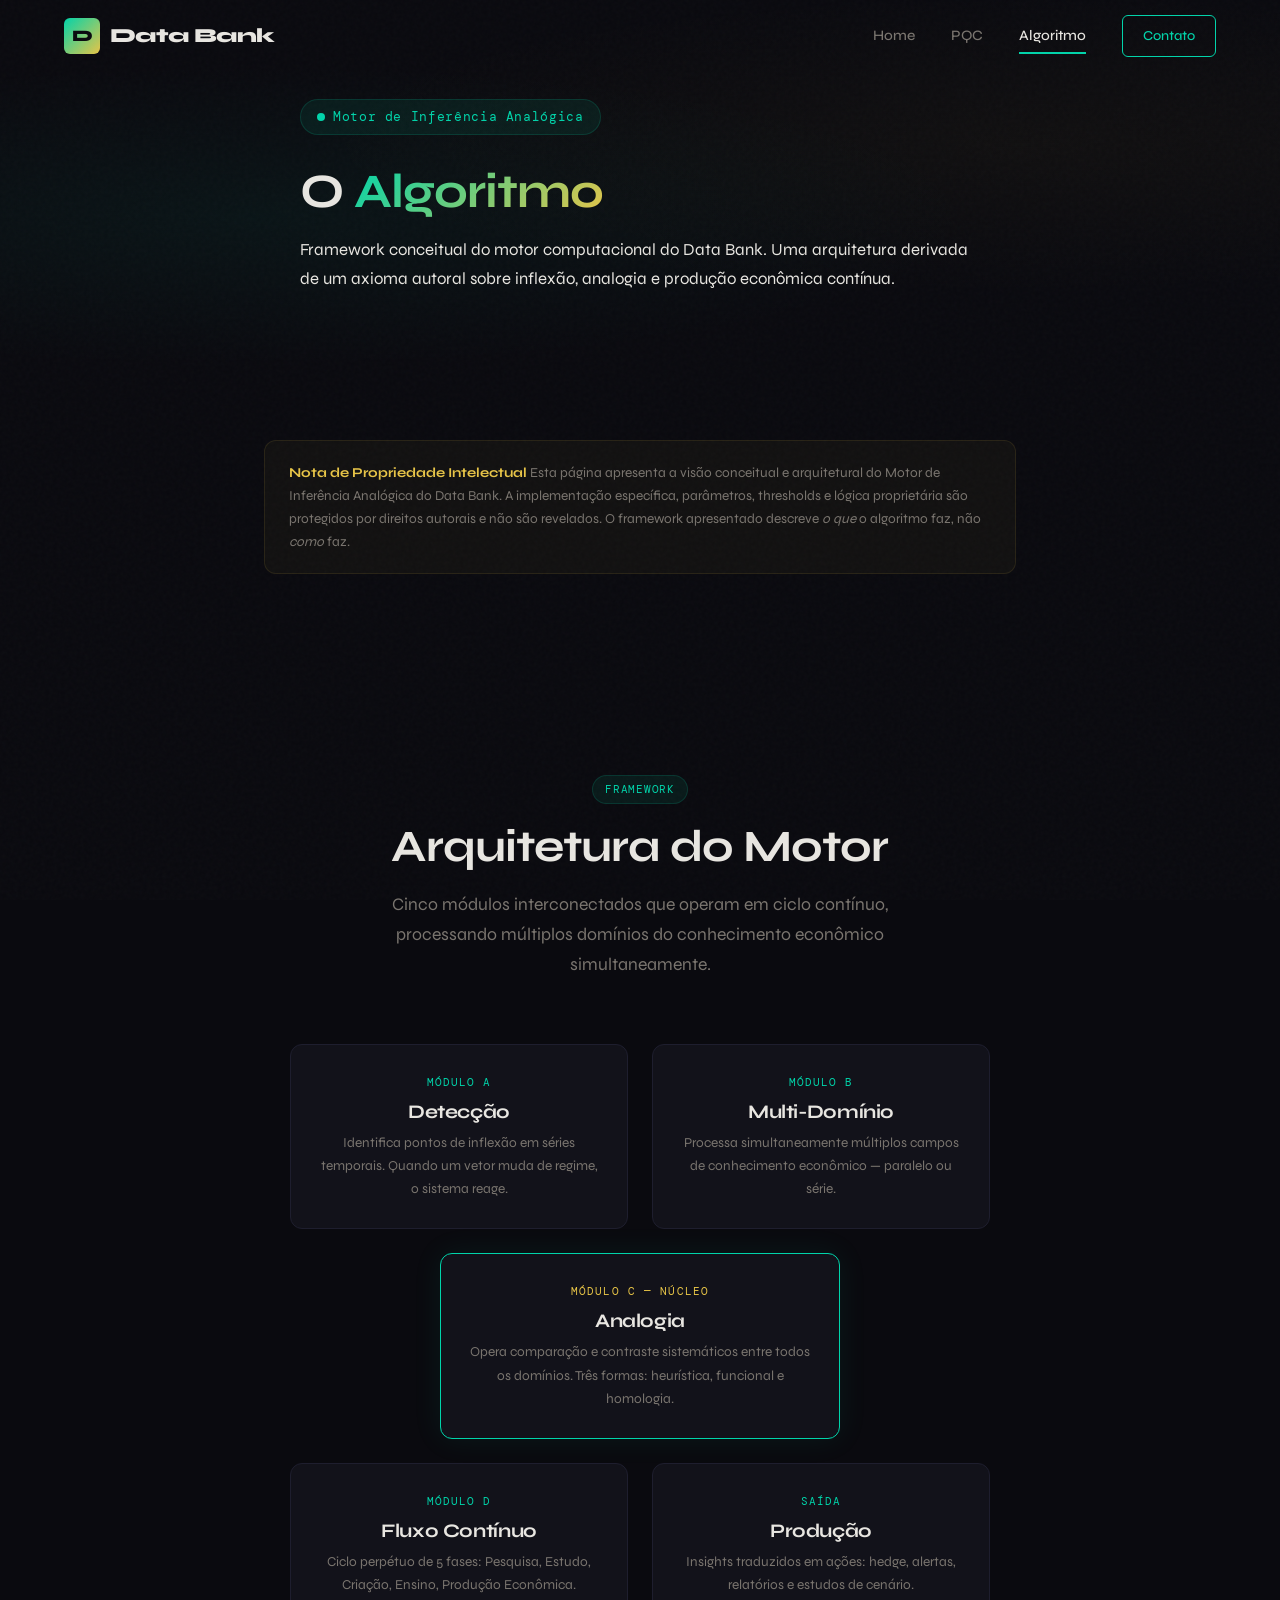
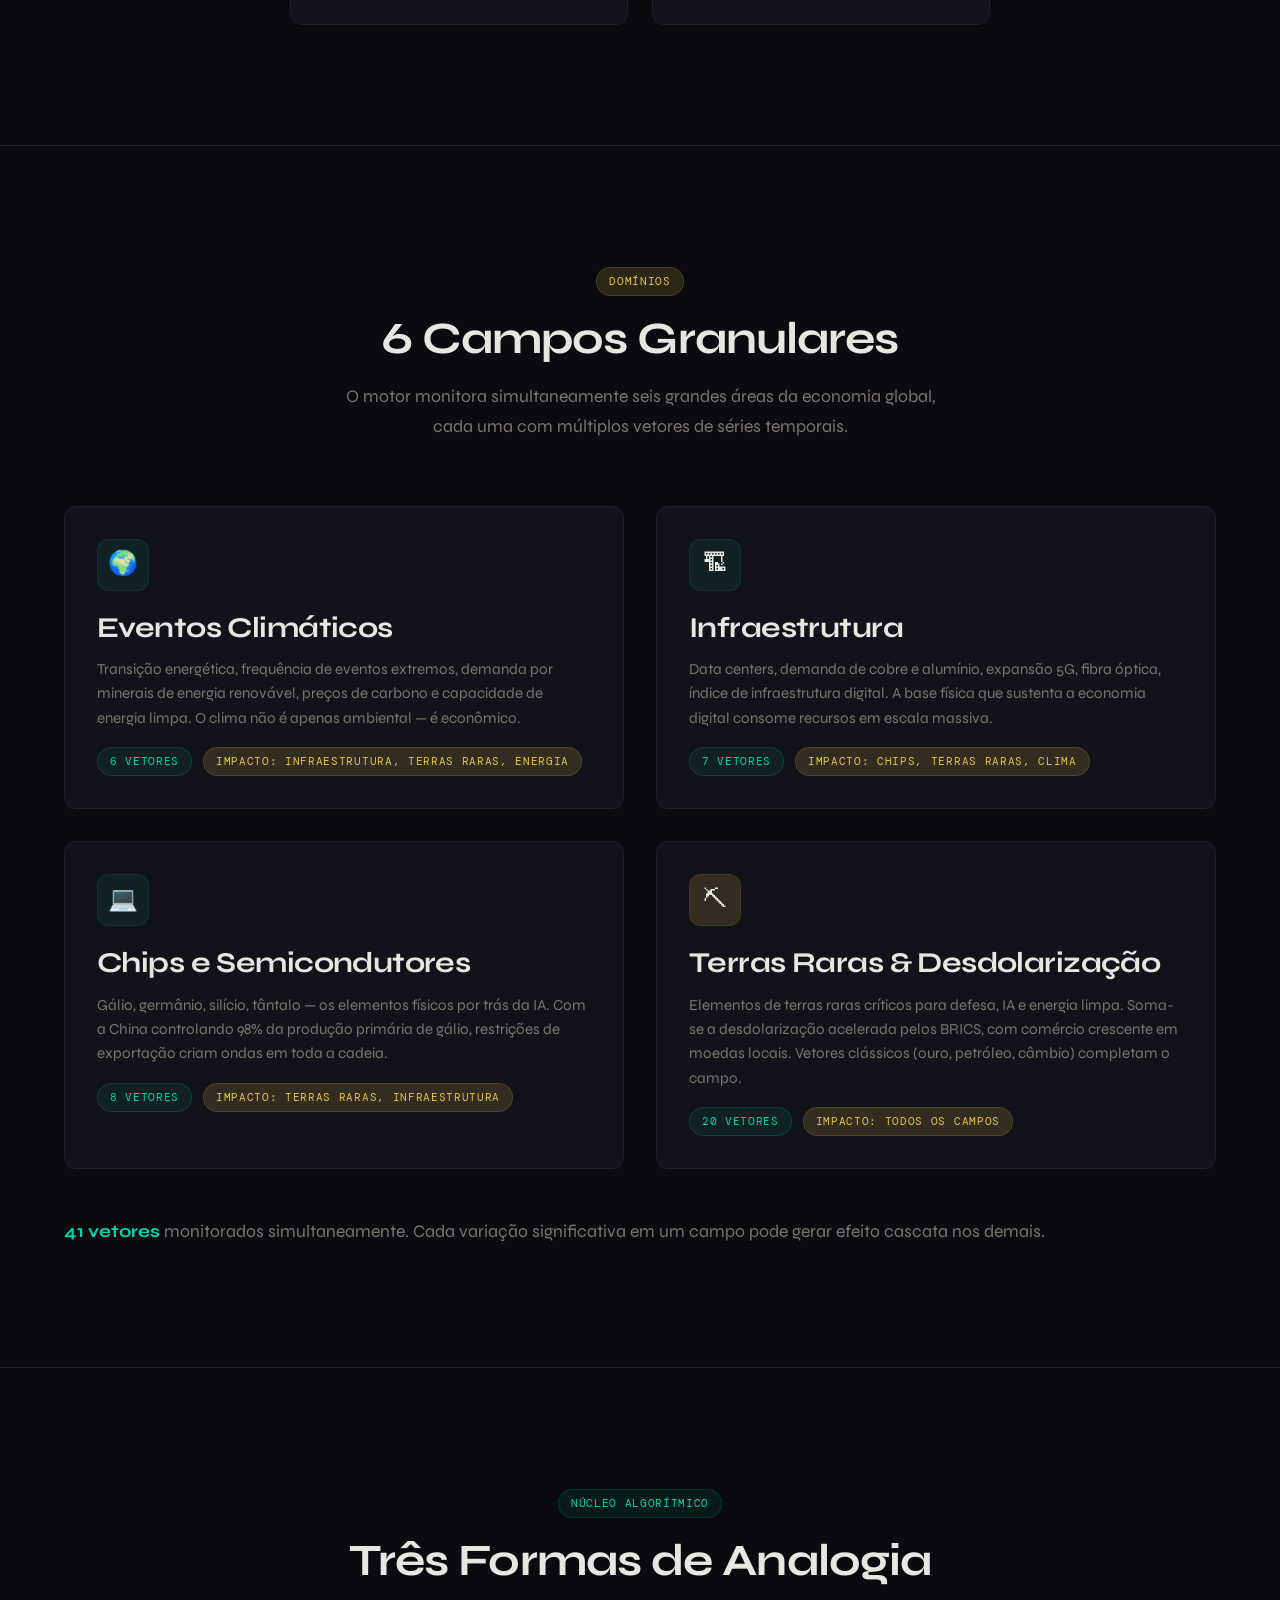
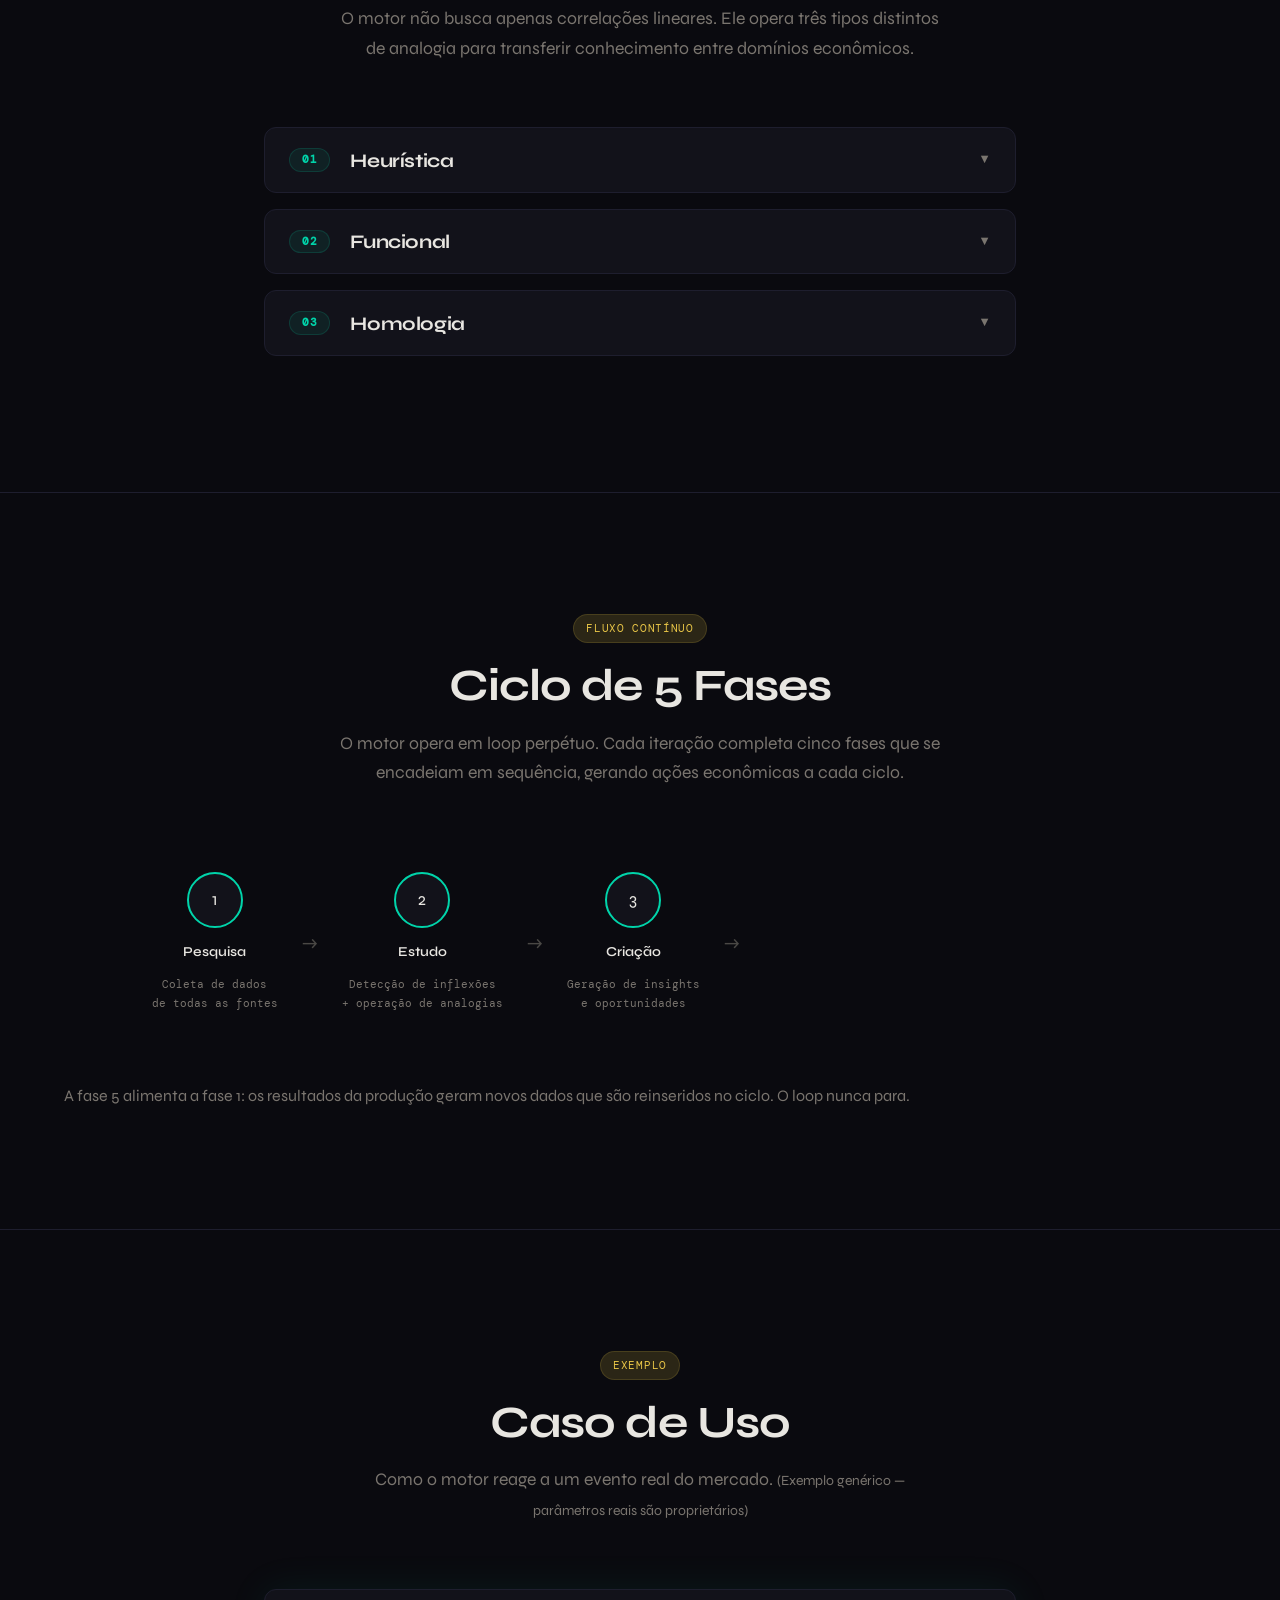
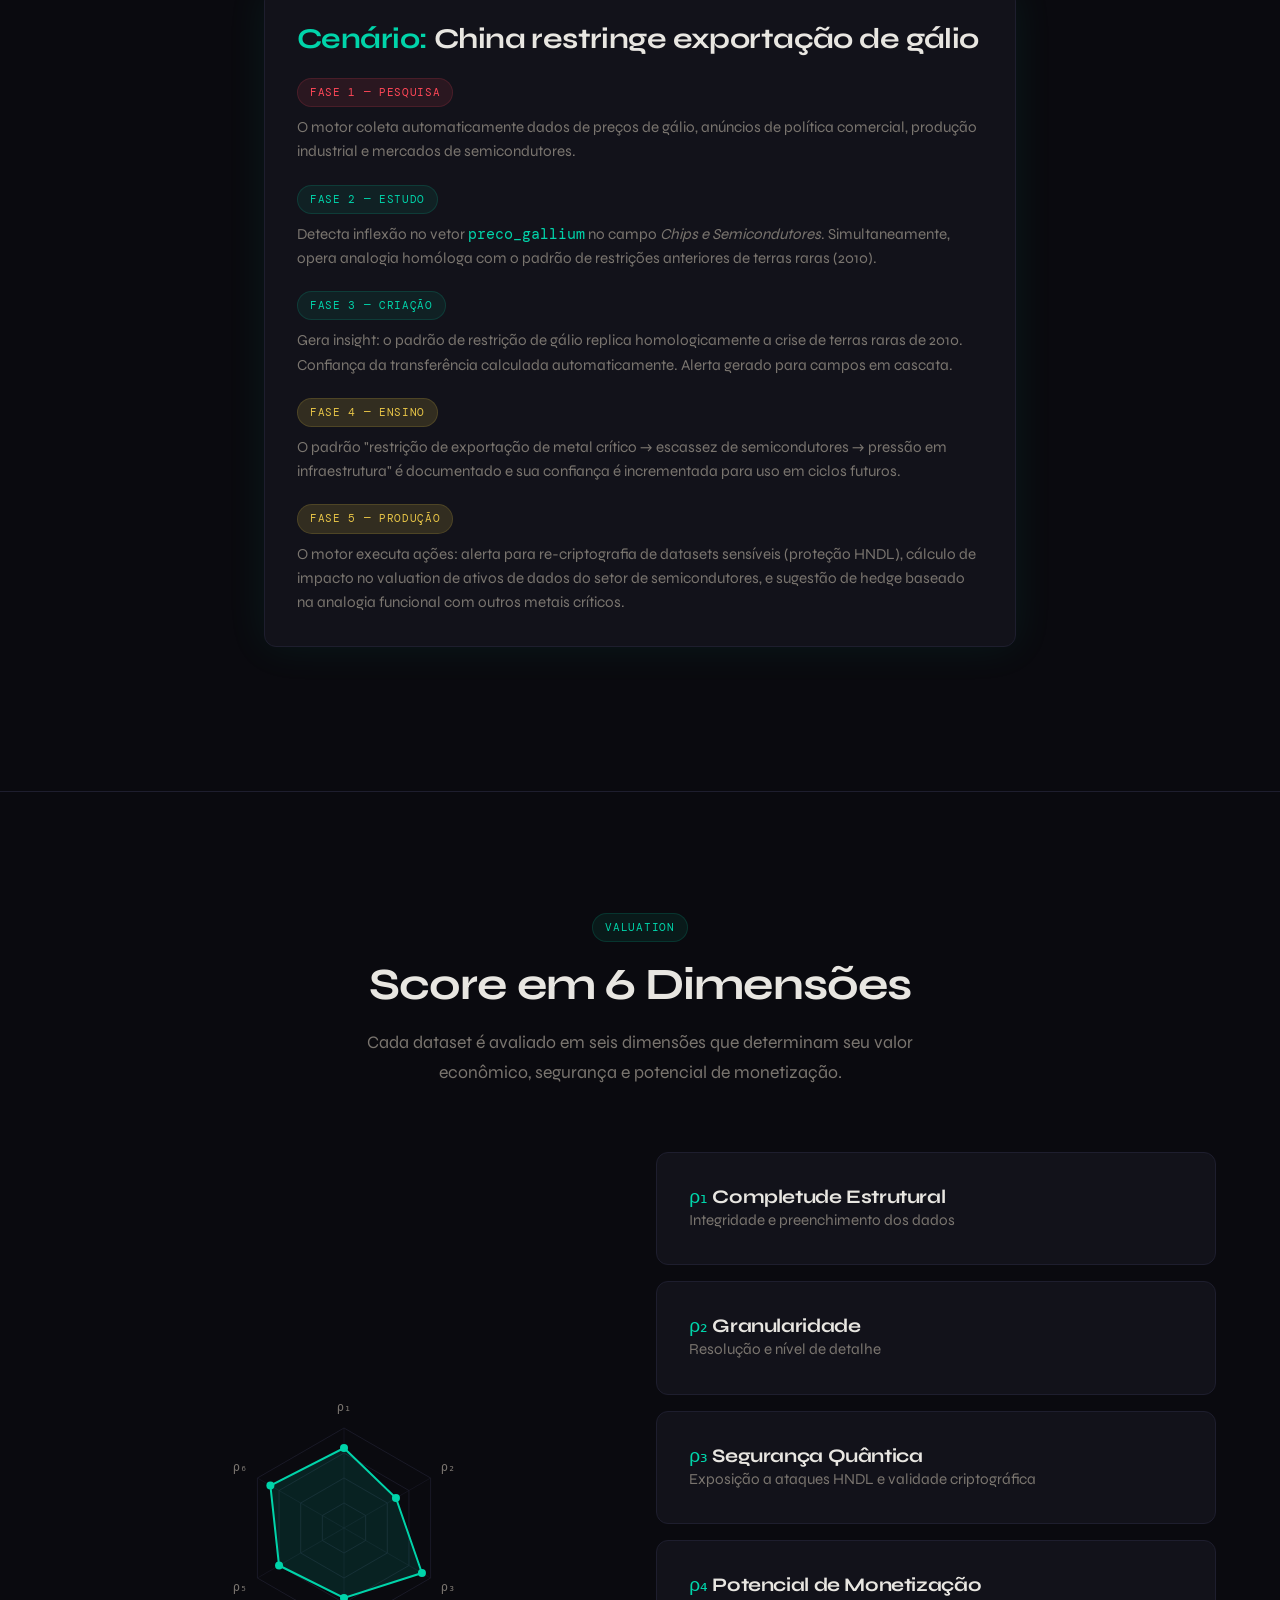
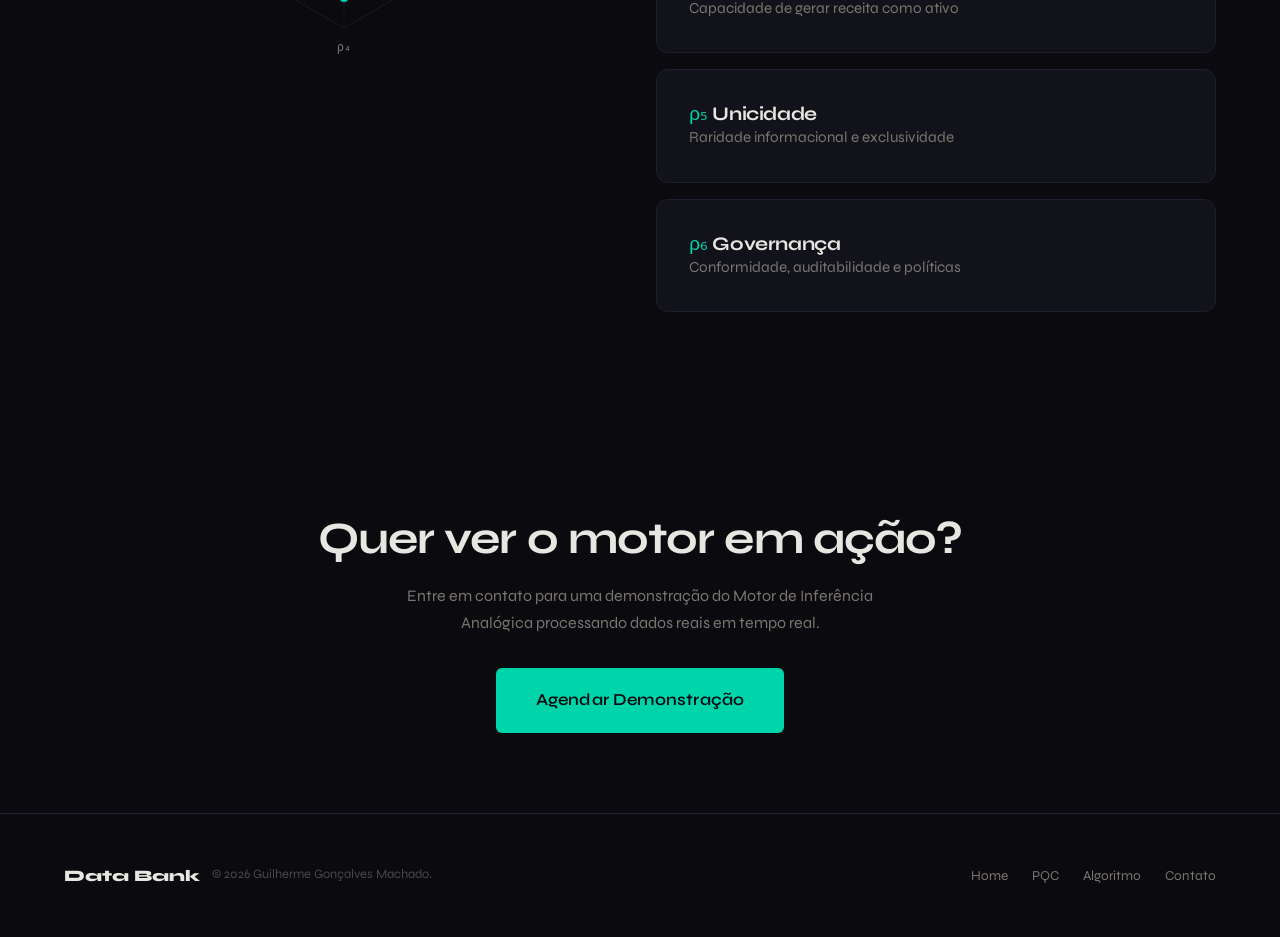
==== commit b34b4df4: "feat: rebrand site e expansão de vetores reais - Atualiza docs/index.html para novo posicionamento: " ====
--- a/docs/algorithm.html
+++ b/docs/algorithm.html
@@ -109,7 +109,7 @@
         <div class="diagram-node">
           <div class="node-label">Saída</div>
           <h4>Produção</h4>
-          <p>Insights traduzidos em ações: mineração, tokenização, hedge, re-criptografia, alertas.</p>
+          <p>Insights traduzidos em ações: hedge, alertas, relatórios e estudos de cenário.</p>
         </div>
       </div>
     </div>
@@ -122,9 +122,9 @@
     <div class="container">
       <div class="section-header reveal">
         <span class="badge badge-gold">Domínios</span>
-        <h2 style="margin-top:16px">4 Campos Granulares</h2>
-        <p>
-          O motor monitora simultaneamente quatro grandes áreas
+        <h2 style="margin-top:16px">6 Campos Granulares</h2>
+        <p>
+          O motor monitora simultaneamente seis grandes áreas
           da economia global, cada uma com múltiplos vetores
           de séries temporais.
         </p>
--- a/docs/style.css
+++ b/docs/style.css
@@ -1,6 +1,6 @@
 /* ═══════════════════════════════════════════════════════
    DATA BANK — Dark Lattice Design System
-   Fintech Pós-Quântica de Dados
+   Inteligência de Mercado para PMEs — Dashboard Open Source
    ═══════════════════════════════════════════════════════ */
 
 /* ── Google Fonts ── */
